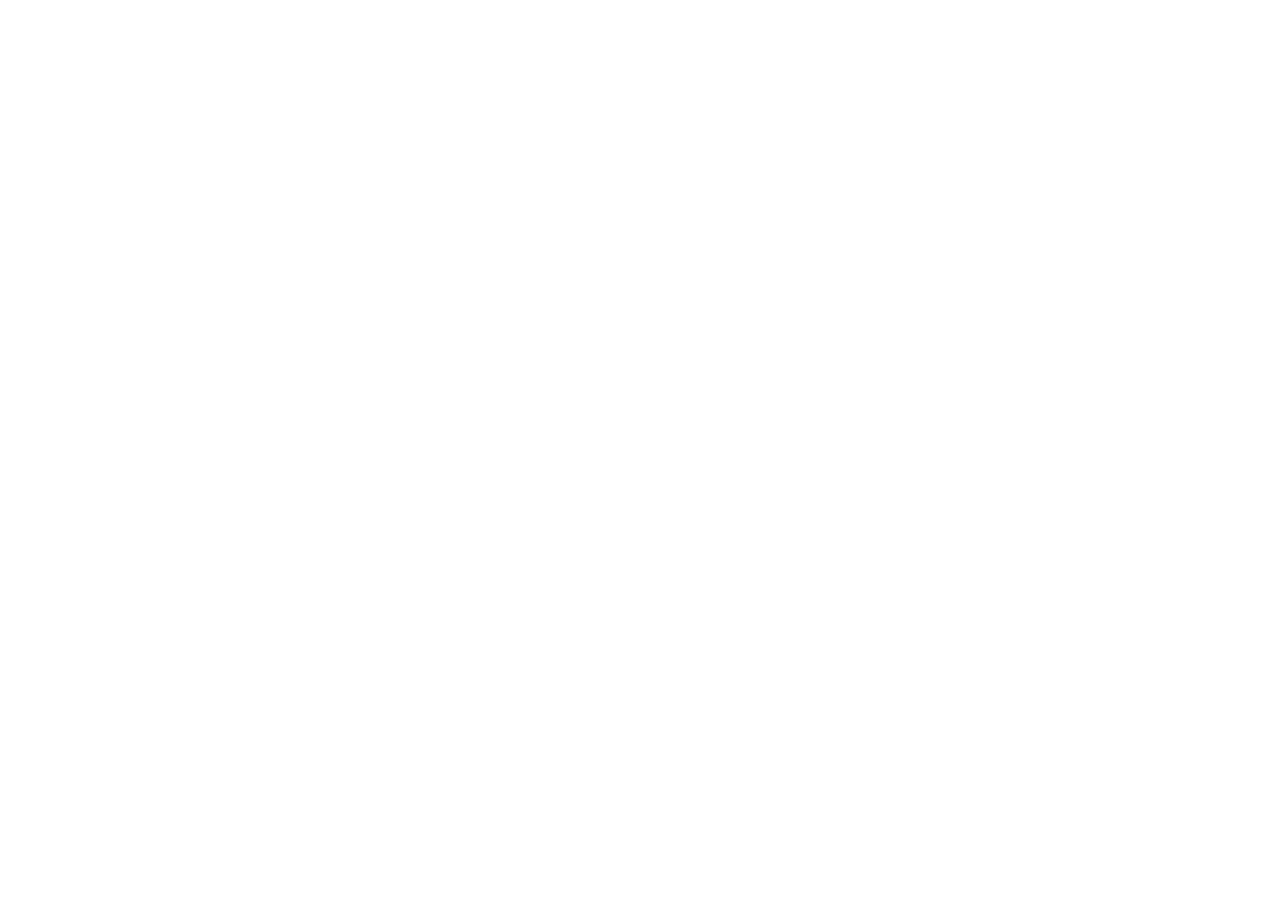
==== index.html @ 430f0c04 "first commit" ====
<!DOCTYPE html>
<html lang="en">
  <head>
    <meta charset="UTF-8" />
    <meta http-equiv="X-UA-Compatible" content="IE=edge" />
    <meta name="viewport" content="width=device-width, initial-scale=1.0" />
    <link rel="stylesheet" href="./styles/1_resets.css" />
    <link rel="stylesheet" href="./styles/2_variables.css" />
    <link rel="stylesheet" href="./styles/3_header.css" />
    <link rel="stylesheet" href="./styles/4_index.css" />
    <link rel="stylesheet" href="./styles/5_footer.css" />
    <title>Home</title>
  </head>
  <body>
    <header></header>
    <main></main>
    <footer></footer>
  </body>
</html>
---- styles/1_resets.css ----
@import url('https://fonts.googleapis.com/css2?family=Manrope:wght@200;300;400;500;600;700;800&display=swap');

* {
  margin: 0;
  padding: 0;
  box-sizing: border-box;
}

/* Normalization */

h1,
h2,
h3,
h4,
h5,
h6,
p,
a,
button,
ul,
ol,
li {
  font-family: 'Manrope', sans-serif;
}
---- styles/2_variables.css ----
:root {
  --black-color: #1e1b1b;
  --black-text-color: #232536;
  --primary-color: #ff6433;
  --secondary-color: #661ce7;
  --mint-color: #00d289;
  --steelgrey-color: #e2e6e9;
  --light-grey-color: #f2f2f2;
  --grey-color: #939191;
  --white-color: #ffffff;
  --bg-grey-color: #f8f8f8;
  --border-color: #ebebeb;
  --service-grey-color: #f5f5f5;
}
---- styles/3_header.css ----
.header-container {
  display: flex;
  width: 100%;
}

.logo h1 {
  font-size: 20px;
  font-weight: 800;
  margin-top: 20px;
}

.header-container button {
  display: flex;
  justify-content: center;
  align-items: center;
  height: 40px;
  width: 100px;
  margin-top: 15px;
  margin-left: 50px;
}

.menu__button {
  display: flex;
  justify-content: center;
  align-items: center;
  border: none;
  border-radius: 9px;
  background-color: var(--black-color);
  color: var(--white-color);
  cursor: pointer;
}

.header-container button:hover {
  opacity: 0.9;
}

.nav {
  display: flex;
}

.nav ul li {
  list-style-type: none;
}

.hidden {
  display: none;
}

.call_illustration {
  display: flex;
}

.header-left {
  display: flex;
  margin-left: 40px;
  width: 100%;
}

.line_icon {
  margin-left: 5px;
  height: 35px;
  display: flex;
  margin-top: 20px;
}

.call_icon {
  width: 30px;
  margin-left: 15px;
  margin-top: 20px;
}

.phone_number {
  display: flex;
  flex-direction: column;
  margin-top: 15px;
  margin-left: 5px;
}

.assistance {
  font-size: 12px;
  opacity: 0.7;
  margin-top: 5px;
}

.number {
  font-size: 14px;
  font-weight: 600;
}

/* desktop */

@media screen and (min-width: 1024px) {
  .header-container {
    margin: 0 auto; /* bus visada centre*/
  }

  @media screen and (min-width: 500px) {
    .header-container {
      max-width: 500px;
    }
  }

  @media screen and (min-width: 680px) {
    .header-container {
      max-width: 680px;
    }
  }

  @media screen and (min-width: 920px) {
    .header-container {
      max-width: 920px;
    }
  }

  @media screen and (min-width: 1000px) {
    .header-container {
      max-width: 1000px;
    }
  }

  .header-container {
    display: flex;
    justify-content: flex-start;
    align-items: center;
  }
  .nav button {
    display: none;
  }

  .hidden {
    display: initial;
  }

  .logo {
    display: flex;
    text-align: center;
  }

  .menu-items {
    display: flex;
    flex-direction: row;
    gap: 50px;
    justify-content: center;
    align-items: center;
    margin-top: 15px;
    margin-left: 250px;
    white-space: nowrap;
  }

  .menu-items a {
    text-decoration: none;
    color: var(--black-color);
  }

  .menu-items a:hover {
    color: var(--grey-color);
  }

  .header-left {
    margin-left: 10px;
  }

  .line_icon {
    margin-left: 15px;
    height: 35px;
    display: flex;
    margin-top: 20px;
  }

  .call_icon {
    width: 30px;
    margin-top: 20px;
  }

  .phone_number {
    display: flex;
    flex-direction: column;
    margin-top: 15px;
    margin-left: 15px;
  }
}
---- styles/5_footer.css ----
/* mobile first */

.footer_container {
  background-color: var(--black-color);
  color: var(--white-color);
  display: flex;
  flex-direction: column;
  padding: 20px;
  width: 100%;
}

.footer_logo {
  font-size: 12px;
}
.footer_container-items {
  display: flex;
  flex-direction: column;
  color: var(--white-color);
}

.footer_nav ul {
  display: flex;
  list-style: none;
  gap: 20px;
  align-items: center;
  justify-content: center;
  margin-top: 20px;
}

.footer_nav a {
  text-decoration: none;
  color: #fff;
  font-size: 16px;
  text-align: center;
}

.footer_nav a:hover {
  color: var(--grey-color);
}

.footer_container-items p {
  color: var(--grey-color);
  font-weight: 600;
  margin-top: 30px;
  text-align: center;
  margin-bottom: 40px;
}

/* desktop */

@media screen and (min-width: 1024px) {
  .footer_container {
    display: flex;
    flex-direction: row;
    justify-content: center;
    height: 100px;
  }

  .footer_logo {
    margin-top: 16px;
  }

  .footer_container-items {
    display: flex;
    flex-direction: row;
    padding: 0;
    gap: 200px;
  }

  .footer_container-items p {
    margin-top: 20px;
  }
}
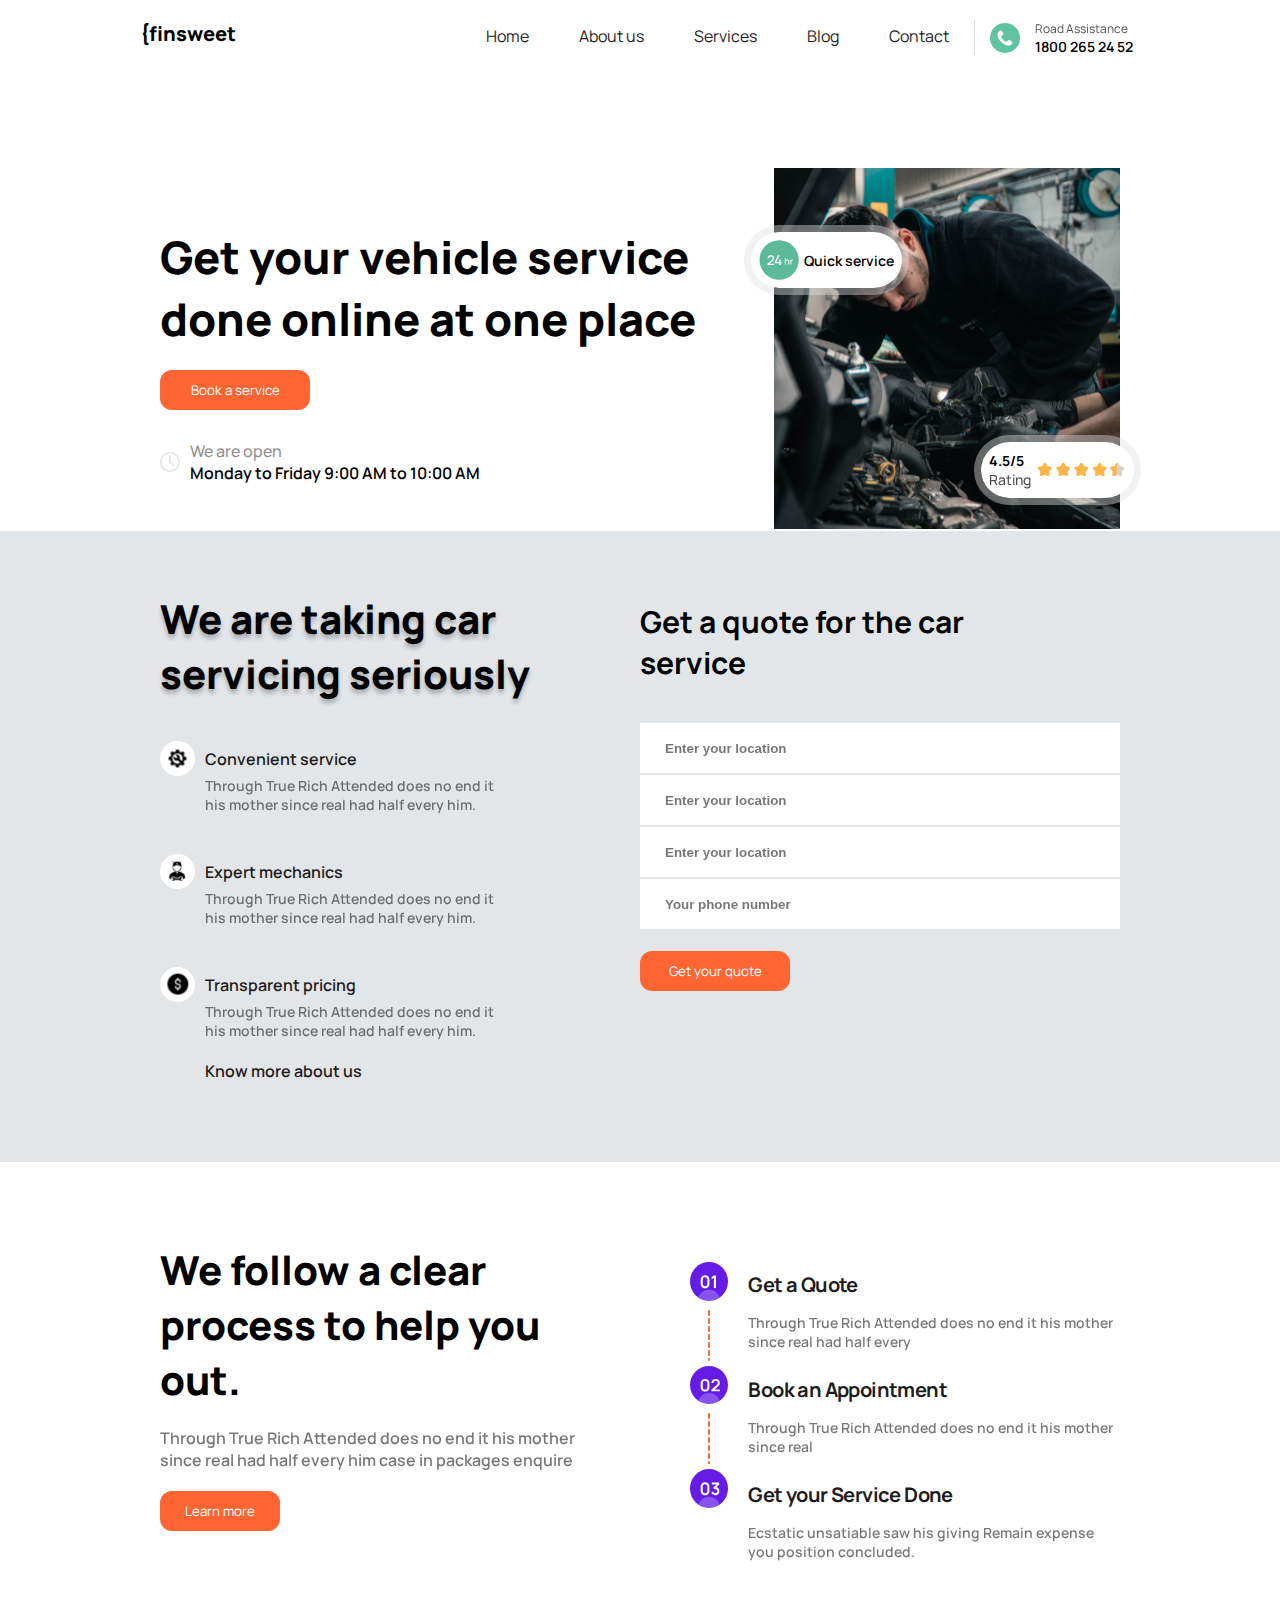
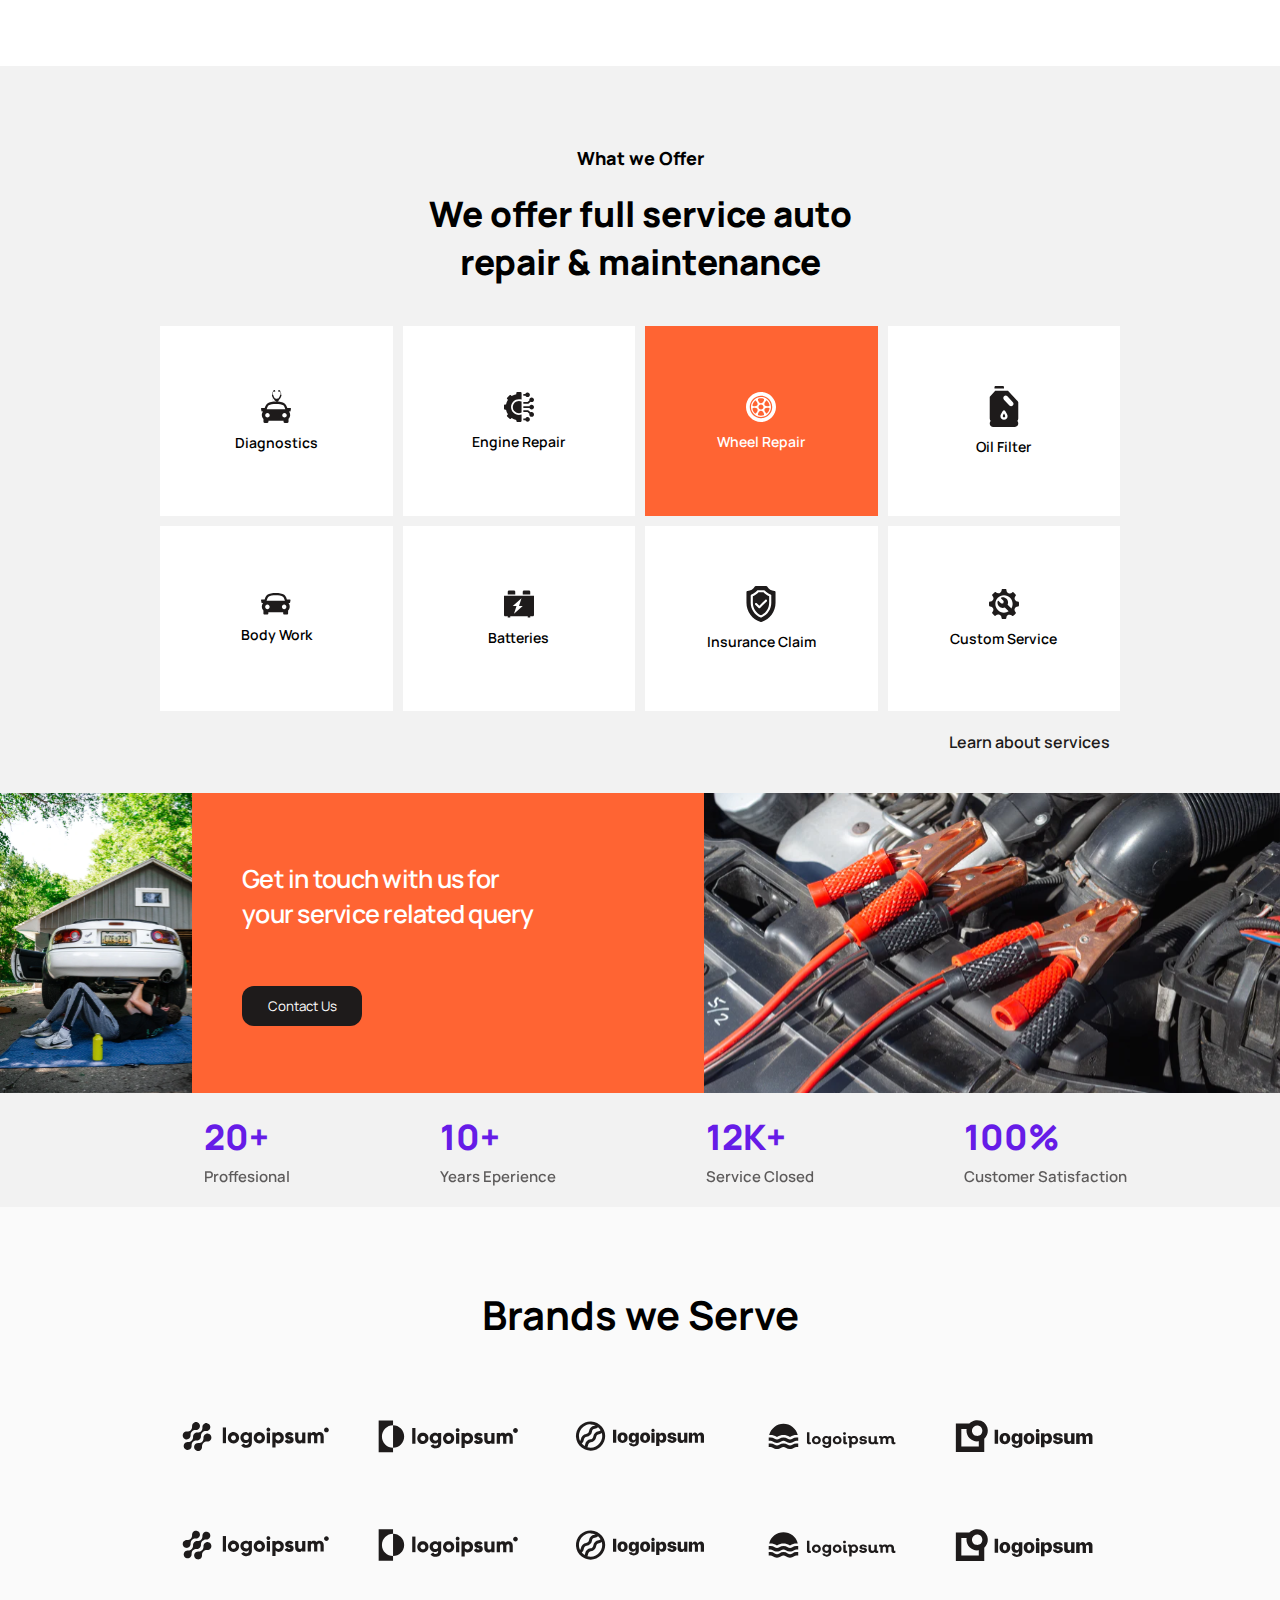
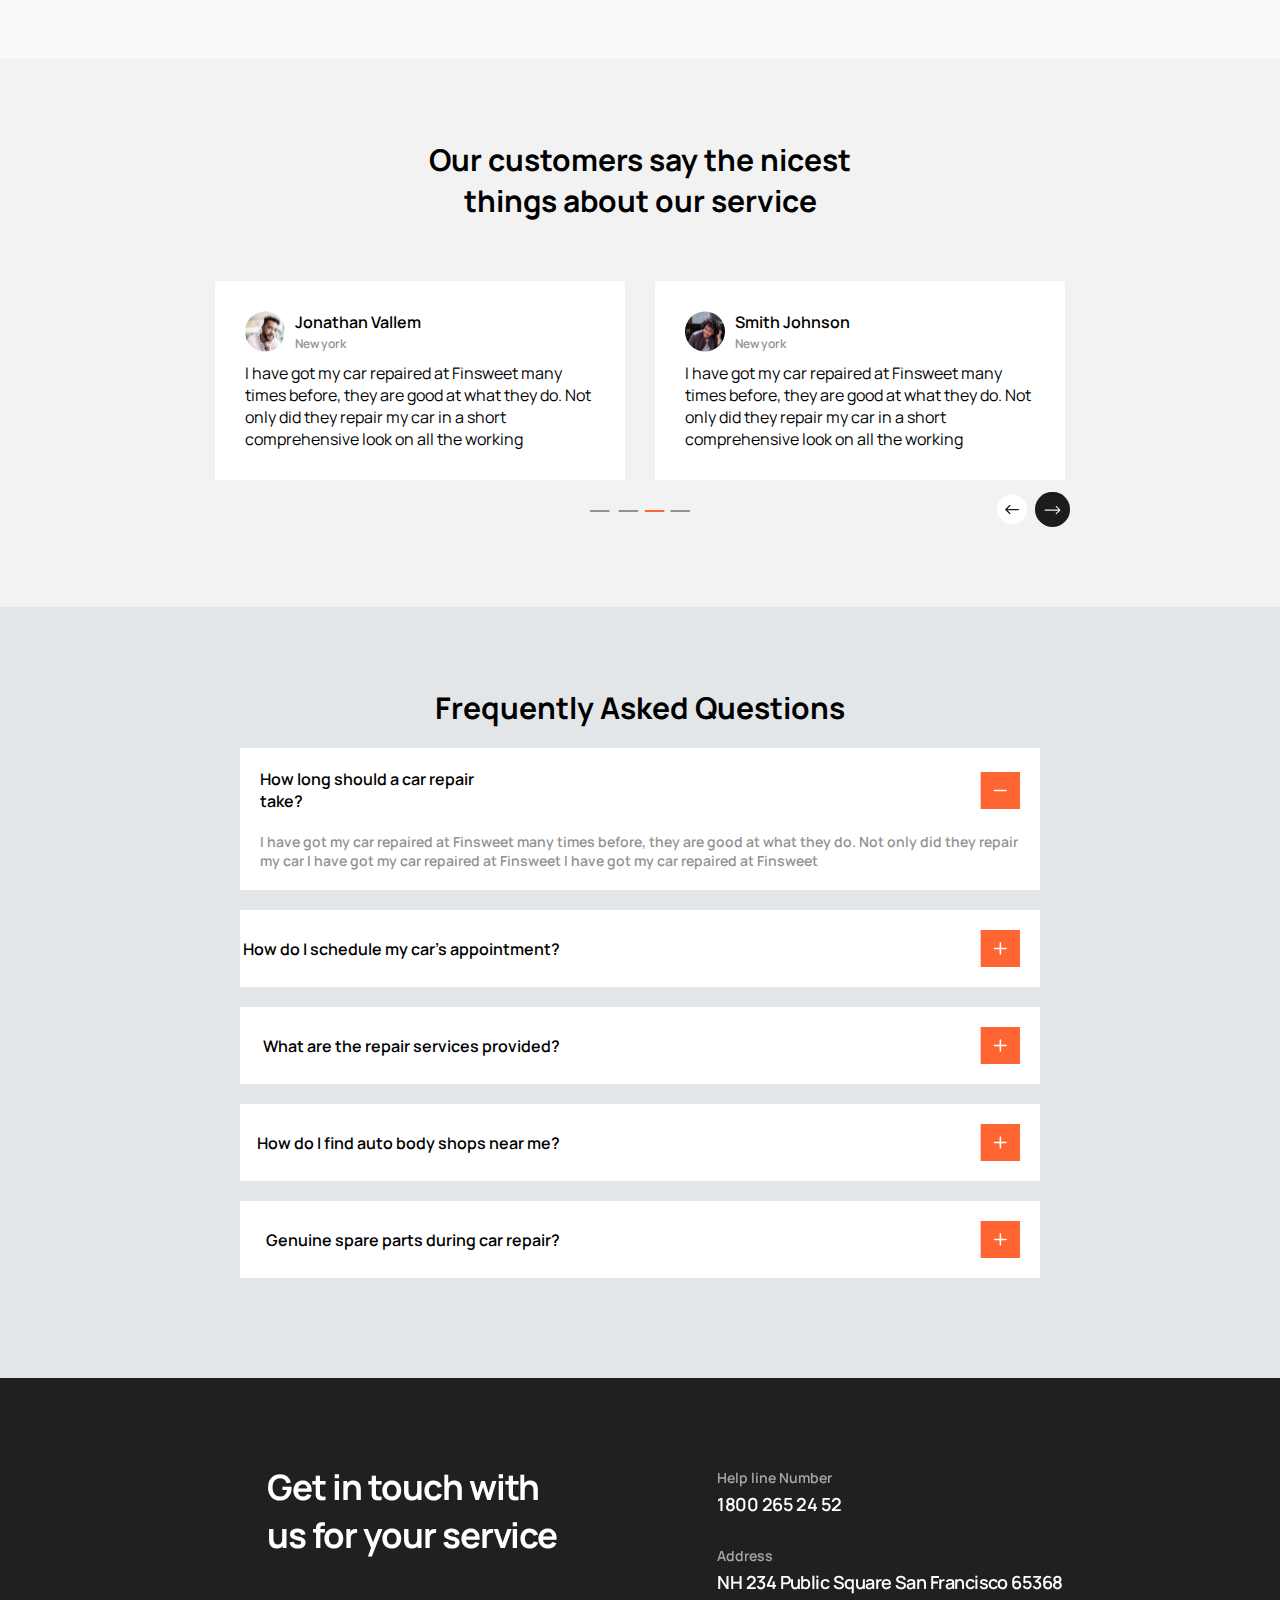
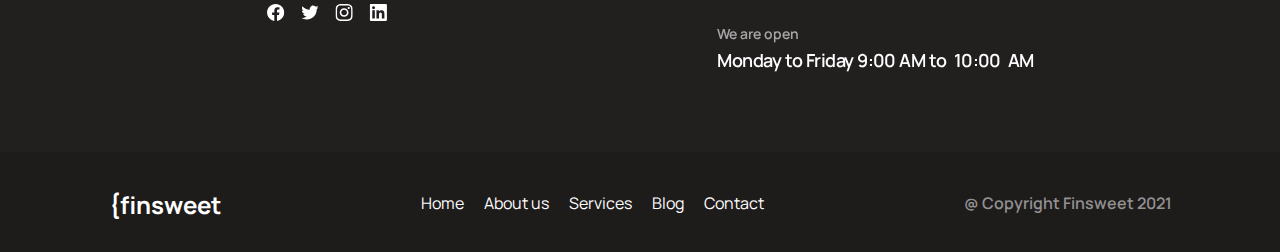
==== commit be1b26db: "created a blog and home pages" ====
--- a/index.html
+++ b/index.html
@@ -10,10 +10,402 @@
     <link rel="stylesheet" href="./styles/4_index.css" />
     <link rel="stylesheet" href="./styles/5_footer.css" />
     <title>Home</title>
+    <link
+      rel="stylesheet"
+      href="https://cdnjs.cloudflare.com/ajax/libs/font-awesome/6.3.0/css/all.min.css"
+      integrity="sha512-SzlrxWUlpfuzQ+pcUCosxcglQRNAq/DZjVsC0lE40xsADsfeQoEypE+enwcOiGjk/bSuGGKHEyjSoQ1zVisanQ=="
+      crossorigin="anonymous"
+      referrerpolicy="no-referrer"
+    />
   </head>
   <body>
-    <header></header>
-    <main></main>
-    <footer></footer>
+    <header class="header-container">
+      <div class="nav">
+        <div class="logo"><h1>{finsweet</h1></div>
+
+        <button class="menu__button">MENU</button>
+
+        <ul class="hidden menu-items">
+          <li><a href="../index.html"> Home </a></li>
+          <li><a href="./about.html"> About us </a></li>
+          <li><a href="./services.html"> Services </a></li>
+          <li><a href="./blog.html">Blog </a></li>
+          <li><a href="./contact.html"> Contact </a></li>
+        </ul>
+
+        <div class="header-left">
+          <div class="call_illustration">
+            <img
+              class="line_icon"
+              src="../assets/svg/header-line.svg"
+              alt="line"
+            />
+            <img
+              class="call_icon"
+              src="../assets/svg/call-icon.svg"
+              alt="call icon"
+            />
+          </div>
+          <div class="phone_number">
+            <p class="assistance">Road Assistance</p>
+            <p class="number">1800 265 24 52</p>
+          </div>
+        </div>
+      </div>
+    </header>
+    <main>
+      <section class="book_service container">
+        <div class="book__service-left">
+          <h1 class="headline-1">
+            Get your vehicle service done online at one place
+          </h1>
+          <button class="btn">Book a service</button>
+          <div class="open">
+            <img src="./assets/svg/clock.svg" alt="clock icon" />
+            <div class="open-text">
+              <p class="top_text">We are open</p>
+              <p class="bottom_text">Monday to Friday 9:00 AM to 10:00 AM</p>
+            </div>
+          </div>
+        </div>
+
+        <div class="book__service-right">
+          <img src="./assets/svg/home1.svg" alt="man checking car" />
+          <div class="quick-service">
+            <img src="./assets/svg/24hours.svg" alt="icon" />
+            <p>Quick service</p>
+          </div>
+          <div class="rating">
+            <div class="rating-items">
+              <p class="top-rating">4.5/5</p>
+              <p class="bottom-rating">Rating</p>
+            </div>
+            <img src="./assets/svg/stars.svg" alt="rating stars" />
+          </div>
+        </div>
+      </section>
+
+      <section class="questions">
+        <div class="questions-item container">
+          <div class="questions-left">
+            <h2 class="headline-2">We are taking car servicing seriously</h2>
+            <div class="question-left-block">
+              <div class="feature">
+                <img src="./assets/svg/covenient-home.svg" alt="icon" />
+                <p class="text-1">Convenient service</p>
+              </div>
+              <p class="body-text">
+                Through True Rich Attended does no end it his mother since real
+                had half every him.
+              </p>
+            </div>
+
+            <div class="question-left-block">
+              <div class="feature">
+                <img src="./assets/svg/expert-home.svg" alt="icon" />
+                <p class="text-1">Expert mechanics</p>
+              </div>
+              <p class="body-text">
+                Through True Rich Attended does no end it his mother since real
+                had half every him.
+              </p>
+            </div>
+
+            <div class="question-left-block">
+              <div class="feature">
+                <img src="./assets/svg/transparent-home.svg" alt="icon" />
+                <p class="text-1">Transparent pricing</p>
+              </div>
+              <p class="body-text">
+                Through True Rich Attended does no end it his mother since real
+                had half every him.
+              </p>
+            </div>
+            <a href="./pages/about.html"
+              >Know more about us <i class="fa-solid fa-arrow-right"></i
+            ></a>
+          </div>
+
+          <div class="questions-right">
+            <h3 class="form-title">Get a quote for the car service</h3>
+
+            <form>
+              <input type="location" placeholder="Enter your location" />
+              <input type="location" placeholder="Enter your location" />
+              <input type="location" placeholder="Enter your location" />
+              <input type="phone-number" placeholder="Your phone number" />
+              <button class="btn" type="submit">Get your quote</button>
+            </form>
+          </div>
+        </div>
+      </section>
+      <section class="process container">
+        <div class="process-left">
+          <h2 class="process-headline">
+            We follow a clear process to help you out.
+          </h2>
+          <p class="process-text">
+            Through True Rich Attended does no end it his mother since real had
+            half every him case in packages enquire
+          </p>
+          <button class="btn">Learn more</button>
+        </div>
+        <div class="process-right">
+          <div class="circles">
+            <img src="../assets/svg/circle1.svg" alt="" />
+            <img class="circle_line" src="../assets/svg/line.svg" alt="" />
+            <img src="../assets/svg/circle2.svg" alt="" />
+            <img class="circle_line" src="../assets/svg/line.svg" alt="" />
+            <img src="../assets/svg/circle3.svg" alt="" />
+          </div>
+          <div class="circles_text">
+            <p class="title-01">Get a Quote</p>
+            <p class="body-01">
+              Through True Rich Attended does no end it his mother since real
+              had half every
+            </p>
+
+            <p class="title-01">Book an Appointment</p>
+            <p class="body-01">
+              Through True Rich Attended does no end it his mother since real
+            </p>
+
+            <p class="title-01">Get your Service Done</p>
+            <p class="body-01">
+              Ecstatic unsatiable saw his giving Remain expense you position
+              concluded.
+            </p>
+          </div>
+        </div>
+      </section>
+
+      <section class="services">
+        <p class="title-2 container">What we Offer</p>
+        <h2 class="services_headline container">
+          We offer full service auto repair & maintenance
+        </h2>
+        <div class="services_cards container">
+          <div class="white-card">
+            <img src="./assets/svg/home-icon1.svg" alt="car icon" />
+            <p class="white-card-text">Diagnostics</p>
+          </div>
+
+          <div class="white-card">
+            <img src="./assets/svg/home-icon2.svg" alt="car icon" />
+            <p class="white-card-text">Engine Repair</p>
+          </div>
+
+          <div class="orange-card">
+            <img src="./assets/svg/home-icon3.svg" alt="car icon" />
+            <p class="orange-card-text">Wheel Repair</p>
+          </div>
+
+          <div class="white-card">
+            <img src="./assets/svg/home-icon4.svg" alt="car icon" />
+            <p class="white-card-text">Oil Filter</p>
+          </div>
+
+          <div class="white-card">
+            <img src="./assets/svg/home-icon5.svg" alt="car icon" />
+            <p class="white-card-text">Body Work</p>
+          </div>
+
+          <div class="white-card">
+            <img src="./assets/svg/home-icon6.svg" alt="car icon" />
+            <p class="white-card-text">Batteries</p>
+          </div>
+
+          <div class="white-card">
+            <img src="./assets/svg/home-icon7.svg" alt="car icon" />
+            <p class="white-card-text">Insurance Claim</p>
+          </div>
+
+          <div class="white-card">
+            <img src="./assets/svg/home-icon8.svg" alt="car icon" />
+            <p class="white-card-text">Custom Service</p>
+          </div>
+        </div>
+        <a class="container" href="./pages/services.html"
+          >Learn about services <i class="fa-solid fa-arrow-right"></i
+        ></a>
+      </section>
+      <section class="contact">
+        <div class="contact__items">
+          <div class="left-img"></div>
+          <div class="contact_text">
+            <h3>Get in touch with us for your service related query</h3>
+            <button>Contact Us</button>
+          </div>
+          <div class="right-img"></div>
+        </div>
+      </section>
+      <section class="benefits">
+        <div class="benefits-items">
+          <div class="item">
+            <h2 class="benefit-number">20+</h2>
+            <p class="benefit-text">Proffesional</p>
+          </div>
+
+          <div class="item">
+            <h2 class="benefit-number">10+</h2>
+            <p class="benefit-text">Years Eperience</p>
+          </div>
+
+          <div class="item">
+            <h2 class="benefit-number">12K+</h2>
+            <p class="benefit-text">Service Closed</p>
+          </div>
+
+          <div class="item">
+            <h2 class="benefit-number">100%</h2>
+            <p class="benefit-text">Customer Satisfaction</p>
+          </div>
+        </div>
+      </section>
+      <section class="brands">
+        <h3 class="brand-headline">Brands we Serve</h3>
+        <div class="brand_items container">
+          <img src="./assets/svg/lgipsum1.svg" alt="logo" />
+          <img src="./assets/svg/lgipsum2.svg" alt="logo" />
+          <img src="./assets/svg/lgipsum3.svg" alt="logo" />
+          <img src="./assets/svg/lgipsum4.svg" alt="logo" />
+          <img src="./assets/svg/lgipsum5.svg" alt="logo" />
+          <img src="./assets/svg/lgipsum1.svg" alt="logo" />
+          <img src="./assets/svg/lgipsum2.svg" alt="logo" />
+          <img src="./assets/svg/lgipsum3.svg" alt="logo" />
+          <img src="./assets/svg/lgipsum4.svg" alt="logo" />
+          <img src="./assets/svg/lgipsum5.svg" alt="logo" />
+        </div>
+      </section>
+      <section class="review-container">
+        <h3 class="headline-3 container">
+          Our customers say the nicest things about our service
+        </h3>
+        <div class="review__cards container">
+          <div class="review">
+            <div class="nickname">
+              <img src="./assets/svg/jonathan.svg" alt="picture" />
+              <div class="names">
+                <p class="surname">Jonathan Vallem</p>
+                <p class="city">New york</p>
+              </div>
+            </div>
+            <p class="review-text">
+              I have got my car repaired at Finsweet many times before, they are
+              good at what they do. Not only did they repair my car in a short
+              comprehensive look on all the working
+            </p>
+          </div>
+
+          <div class="review">
+            <div class="nickname">
+              <img src="./assets/svg/smith.svg" alt="picture" />
+              <div class="names">
+                <p class="surname">Smith Johnson</p>
+                <p class="city">New york</p>
+              </div>
+            </div>
+            <p class="review-text">
+              I have got my car repaired at Finsweet many times before, they are
+              good at what they do. Not only did they repair my car in a short
+              comprehensive look on all the working
+            </p>
+          </div>
+        </div>
+
+        <div class="scrolling container">
+          <div class="line_image">
+            <img
+              class="line"
+              src="./assets/svg/scroll-lines.svg"
+              alt="scroll"
+            />
+          </div>
+          <div class="scroll-arrows">
+            <img
+              class="right-arrow"
+              src="./assets/svg/left-arrow.svg"
+              alt="arrow"
+            />
+            <img
+              class="left-arrow"
+              src="./assets/svg/right-arrow.svg"
+              alt="arrow"
+            />
+          </div>
+        </div>
+      </section>
+      <section class="faq">
+        <h3 class="headline-3">Frequently Asked Questions</h3>
+        <div class="faq-container container">
+          <div class="faq_questions-first">
+            <div class="text-with-minus">
+              <p class="title-3">How long should a car repair take?</p>
+              <img src="./assets/svg/minus.svg" alt="minus" />
+            </div>
+            <p class="faq-text">
+              I have got my car repaired at Finsweet many times before, they are
+              good at what they do. Not only did they repair my car I have got
+              my car repaired at Finsweet I have got my car repaired at Finsweet
+            </p>
+          </div>
+
+          <div class="faq_questions">
+            <p class="title-3">How do I schedule my car's appointment?</p>
+            <img src="./assets/svg/plus.svg" alt="plus" />
+          </div>
+
+          <div class="faq_questions">
+            <p class="title-3">What are the repair services provided?</p>
+            <img src="./assets/svg/plus.svg" alt="plus" />
+          </div>
+
+          <div class="faq_questions">
+            <p class="title-3">How do I find auto body shops near me?</p>
+            <img src="./assets/svg/plus.svg" alt="plus" />
+          </div>
+
+          <div class="faq_questions">
+            <p class="title-3">Genuine spare parts during car repair?</p>
+            <img src="./assets/svg/plus.svg" alt="plus" />
+          </div>
+        </div>
+      </section>
+
+      <section class="contact_2">
+        <div class="contact_2-left-side">
+          <h3>Get in touch with us for your service</h3>
+          <img src="../assets/svg/social.svg" alt="ig" />
+        </div>
+
+        <div class="contact_2-right-side">
+          <p class="body-02">Help line Number</p>
+          <p class="title-02">1800 265 24 52</p>
+          <p class="body-02">Address</p>
+          <p class="title-02">NH 234 Public Square San Francisco 65368</p>
+          <p class="body-02">We are open</p>
+          <p class="title-02">Monday to Friday 9:00 AM to  10:00  AM</p>
+        </div>
+      </section>
+    </main>
+    <footer class="footer_container">
+      <div class="footer_container-items">
+        <div class="footer_logo">
+          <h1>{finsweet</h1>
+        </div>
+
+        <div class="footer_nav">
+          <ul>
+            <li><a href="../index.html"> Home </a></li>
+            <li><a href="./about.html"> About us </a></li>
+            <li><a href="./services.html"> Services </a></li>
+            <li><a href="./blog.html">Blog </a></li>
+            <li><a href="./contact.html"> Contact </a></li>
+          </ul>
+        </div>
+
+        <p>@ Copyright Finsweet 2021</p>
+      </div>
+    </footer>
   </body>
 </html>
--- a/styles/2_variables.css
+++ b/styles/2_variables.css
@@ -11,4 +11,5 @@
   --bg-grey-color: #f8f8f8;
   --border-color: #ebebeb;
   --service-grey-color: #f5f5f5;
+  --brand-bg-color: #fafafa;
 }
--- a/styles/4_index.css
+++ b/styles/4_index.css
@@ -0,0 +1,1291 @@
+/* layout */
+
+.container {
+  padding: 0 20px;
+  margin: 0 auto; /* bus visada centre*/
+}
+
+@media screen and (min-width: 500px) {
+  .container {
+    max-width: 500px;
+  }
+}
+
+@media screen and (min-width: 680px) {
+  .container {
+    max-width: 680px;
+  }
+}
+
+@media screen and (min-width: 920px) {
+  .container {
+    max-width: 920px;
+  }
+}
+
+@media screen and (min-width: 1000px) {
+  .container {
+    max-width: 1000px;
+  }
+}
+
+img {
+  width: 100%;
+}
+
+/* mobile first */
+
+/* section one */
+
+.book_service {
+  display: flex;
+  flex-direction: column;
+  margin-top: 70px;
+}
+
+.headline-1 {
+  font-size: 35px;
+  font-weight: 800;
+}
+
+.btn {
+  background-color: var(--primary-color);
+  border: none;
+  width: 150px;
+  height: 40px;
+  border-radius: 12px;
+  color: var(--white-color);
+  margin-top: 20px;
+}
+
+.btn:hover {
+  opacity: 0.8;
+}
+
+.open {
+  display: flex;
+  margin-top: 30px;
+  gap: 10px;
+}
+
+.open img {
+  width: 20px;
+}
+
+.top_text {
+  color: var(--grey-color);
+  font-weight: 500;
+}
+
+.bottom_text {
+  font-weight: 600;
+}
+
+/* section right side */
+
+.book__service-right {
+  margin-top: 40px;
+}
+
+.book__service-right img {
+  height: 500px;
+}
+
+.quick-service {
+  position: absolute;
+  display: flex;
+  align-items: center;
+  gap: 5px;
+  border: 7px solid rgba(225, 225, 225, 0.43);
+  background-clip: padding-box;
+  border-radius: 50px;
+  padding: 8px;
+  width: 200px;
+  height: 70px;
+  background-color: var(--white-color);
+  margin-top: -400px;
+  margin-left: -15px;
+  z-index: 1;
+}
+
+.quick-service img {
+  width: 40px;
+}
+
+.quick-service p {
+  font-weight: 600;
+  font-size: 14px;
+}
+
+.rating {
+  position: absolute;
+  display: flex;
+  align-items: center;
+  gap: 5px;
+  border: 7px solid rgba(225, 225, 225, 0.43);
+  background-clip: padding-box;
+  border-radius: 50px;
+  padding: 8px;
+  width: 200px;
+  height: 70px;
+  background-color: var(--white-color);
+  margin-top: -150px;
+  margin-left: 260px;
+  z-index: 1;
+}
+
+.rating img {
+  width: 90px;
+}
+
+.top-rating {
+  font-weight: 700;
+  font-size: 14px;
+}
+
+.bottom-rating {
+  opacity: 0.7;
+  font-weight: 500;
+  font-size: 14px;
+}
+
+/* section two */
+
+.questions {
+  background-color: var(--steelgrey-color);
+  padding-bottom: 80px;
+}
+
+.headline-2 {
+  font-weight: 800;
+  font-size: 35px;
+  text-shadow: 0px 4px 4px rgba(0, 0, 0, 0.25);
+  padding-top: 60px;
+}
+
+.feature {
+  margin-top: 40px;
+  display: flex;
+  align-items: center;
+  gap: 10px;
+}
+
+.feature img {
+  width: 35px;
+}
+
+.text-1 {
+  color: var(--black-color);
+  font-weight: 600;
+}
+
+.body-text {
+  color: var(--black-color);
+  opacity: 0.6;
+  font-weight: 600;
+  font-size: 14px;
+  margin-left: 45px;
+  margin-bottom: 20px;
+}
+
+.questions a {
+  text-decoration: none;
+  color: var(--black-color);
+  font-weight: 600;
+  margin-left: 45px;
+}
+
+.questions i {
+  margin-left: 10px;
+}
+
+/* right side */
+
+.form-title {
+  font-weight: 600;
+  margin-top: 40px;
+  font-size: 25px;
+}
+
+form {
+  display: flex;
+  flex-direction: column;
+  width: 100%;
+  gap: 2px;
+  margin-top: 20px;
+}
+
+form input {
+  height: 40px;
+  border: none;
+}
+
+::placeholder {
+  padding: 25px;
+  color: var(--black-color);
+  opacity: 0.6;
+  font-weight: 600;
+}
+
+/* setion three */
+
+.process {
+  padding-top: 80px;
+}
+
+.process-headline {
+  font-size: 30px;
+  font-weight: 800;
+}
+
+.process-text {
+  color: var(--black-color);
+  opacity: 0.6;
+  font-weight: 600;
+  margin-top: 20px;
+}
+
+.process button {
+  width: 120px;
+}
+
+/* right side */
+.process-right {
+  display: flex;
+  margin-top: 40px;
+}
+
+.circles {
+  width: 55px;
+}
+
+.circle_line {
+  width: 2px;
+  display: flex;
+  margin-left: 20px;
+  margin-top: 5px;
+  margin-bottom: 5px;
+}
+
+.circles_text {
+  margin-left: 20px;
+}
+
+.title-01 {
+  color: var(--black-color);
+  font-weight: 700;
+  letter-spacing: -0.03em;
+  font-size: 20px;
+  margin-top: 9px;
+}
+
+.body-01 {
+  color: var(--black-color);
+  opacity: 0.6;
+  font-weight: 600;
+  font-size: 14px;
+  margin-top: 15px;
+  margin-bottom: 25px;
+}
+
+/* section four */
+
+.services {
+  background-color: var(--light-grey-color);
+  padding-top: 80px;
+}
+
+.title-2 {
+  text-align: center;
+  font-weight: 600;
+}
+
+.services_headline {
+  text-align: center;
+  font-weight: 800;
+  font-size: 30px;
+  margin-top: 20px;
+}
+
+/* cards */
+
+.services_cards {
+  display: grid;
+  grid-template-columns: repeat(2, 1fr);
+  margin-top: 40px;
+  gap: 10px;
+  width: 100%;
+  margin-bottom: 20px;
+}
+
+.white-card {
+  background-color: var(--white-color);
+  display: flex;
+  flex-direction: column;
+  justify-content: center;
+  align-items: center;
+  width: 100%;
+  padding: 60px;
+}
+
+.white-card img {
+  width: 30px;
+}
+
+.white-card-text {
+  text-align: center;
+  white-space: nowrap;
+  font-weight: 600;
+  margin-top: 10px;
+  font-size: 14px;
+}
+
+.orange-card {
+  background-color: var(--primary-color);
+  display: flex;
+  flex-direction: column;
+  justify-content: center;
+  align-items: center;
+  width: 100%;
+  padding: 60px;
+}
+
+.orange-card img {
+  width: 30px;
+}
+
+.orange-card-text {
+  text-align: center;
+  white-space: nowrap;
+  font-weight: 600;
+  margin-top: 10px;
+  color: var(--white-color);
+  font-size: 14px;
+}
+
+.services a {
+  text-decoration: none;
+  color: var(--black-color);
+  display: flex;
+  justify-content: flex-end;
+  align-items: center;
+  padding-bottom: 40px;
+}
+
+.services a:hover {
+  opacity: 0.8;
+}
+
+.services a i {
+  margin-left: 10px;
+}
+
+/* section five */
+.contact {
+  display: flex;
+  width: 100%;
+}
+
+.contact__items {
+  display: flex;
+  width: 100%;
+}
+
+.left-img {
+  background-image: url(../assets/svg/about_us_2.svg);
+  background-repeat: no-repeat;
+  background-size: cover;
+  width: 33.3%;
+  height: 300px;
+}
+
+.contact_text {
+  display: flex;
+  flex-direction: column;
+  background-color: var(--primary-color);
+  width: 33.3%;
+  height: 300px;
+  justify-content: center;
+  align-items: flex-start;
+}
+
+.contact_text h3 {
+  color: var(--white-color);
+  font-weight: 600;
+  font-size: 20px;
+  letter-spacing: -0.03em;
+  margin: 15px;
+}
+
+.contact_text button {
+  width: 100px;
+  height: 40px;
+  border: none;
+  border-radius: 12px;
+  background-color: var(--black-color);
+  color: var(--white-color);
+  margin: 15px;
+  margin-top: 40px;
+}
+
+.contact_text button:hover {
+  opacity: 0.9;
+}
+
+.right-img {
+  background-image: url(../assets/svg/about_us_3.svg);
+  background-repeat: no-repeat;
+  background-size: cover;
+  width: 33.3%;
+  height: 300px;
+}
+
+/* section six */
+
+.benefits {
+  background-color: var(--light-grey-color);
+}
+
+.benefits-items {
+  display: grid;
+  grid-template-columns: repeat(2, 1fr);
+  margin-left: 50px;
+}
+
+.benefit-number {
+  color: var(--secondary-color);
+  font-weight: 800;
+  font-size: 35px;
+  margin-top: 20px;
+}
+
+.benefit-text {
+  font-weight: 600;
+  color: var(--black-color);
+  opacity: 0.7;
+  font-size: 15px;
+  margin-top: 5px;
+  margin-bottom: 20px;
+}
+
+/* sectoin seven */
+
+.brands {
+  background-color: var(--brand-bg-color);
+}
+
+.brand-headline {
+  font-weight: 700;
+  text-align: center;
+  padding-top: 80px;
+  font-size: 30px;
+}
+
+.brand_items {
+  display: grid;
+  grid-template-columns: repeat(2, 1fr);
+  justify-content: center;
+  align-items: center;
+  margin-left: auto;
+  margin-right: auto;
+  margin-top: 40px;
+}
+
+/* section eight */
+.review-container {
+  background: var(--light-grey-color);
+}
+
+.review__cards {
+  display: flex;
+  gap: 10px;
+}
+
+.headline-3 {
+  font-weight: 700;
+  text-align: center;
+  padding-top: 80px;
+  font-size: 25px;
+}
+
+.review {
+  background-color: var(--white-color);
+  padding: 30px;
+  margin-top: 30px;
+  width: 100%;
+}
+
+.review img {
+  width: 30px;
+}
+
+.nickname {
+  display: flex;
+  gap: 10px;
+}
+
+.surname {
+  font-weight: 600;
+  font-size: 14.5px;
+}
+
+.city {
+  color: var(--grey-color);
+  font-weight: 600;
+  font-size: 12px;
+  margin-top: 5px;
+}
+
+.review-text {
+  font-size: 14px;
+  font-size: 600;
+  margin-top: 10px;
+}
+
+.scrolling {
+  padding-bottom: 80px;
+  display: flex;
+  justify-content: center;
+  align-items: center;
+  gap: 20px;
+  margin-top: 20px;
+}
+
+.line {
+  width: 100px;
+}
+
+.right-arrow {
+  width: 30px;
+  margin-right: 8px;
+}
+
+.left-arrow {
+  width: 35px;
+}
+
+/* section nine */
+
+.faq {
+  background-color: var(--steelgrey-color);
+  padding-bottom: 80px;
+}
+
+.faq_questions-first {
+  background-color: var(--white-color);
+  margin: 20px;
+  padding: 20px;
+}
+
+.text-with-minus {
+  display: flex;
+  justify-content: flex-start;
+  align-items: center;
+  gap: 100px;
+}
+
+.faq_questions-first img,
+.faq_questions img {
+  width: 40px;
+}
+
+.title-3 {
+  font-weight: 600;
+}
+
+.faq-text {
+  color: var(--grey-color);
+  font-weight: 600;
+  font-size: 14px;
+  margin-top: 20px;
+}
+
+.faq_questions {
+  display: flex;
+  background-color: var(--white-color);
+  margin: 20px;
+  padding: 20px;
+  justify-content: flex-start;
+  align-items: center;
+  gap: 80px;
+}
+
+/* section ten */
+
+.contact_2 {
+  background-color: var(--black-color);
+  opacity: 0.98;
+  color: var(--white-color);
+  padding-bottom: 50px;
+}
+
+.contact_2-left-side h3 {
+  padding-top: 50px;
+  font-weight: 700;
+  font-size: 30px;
+  width: 300px;
+  letter-spacing: -0.03em;
+  margin-left: 50px;
+}
+
+.contact_2-left-side img {
+  width: 120px;
+  margin-left: 50px;
+  margin-top: 15px;
+}
+
+.contact_2-right-side {
+  margin-left: 50px;
+  margin-top: 30px;
+}
+
+.body-02 {
+  font-size: 14px;
+  opacity: 0.6;
+  font-weight: 600;
+}
+
+.title-02 {
+  margin-top: 5px;
+  margin-bottom: 30px;
+  font-size: 18px;
+  font-weight: 600;
+  letter-spacing: -0.03em;
+}
+
+/* tablet */
+
+/* desktop */
+
+@media screen and (min-width: 1024px) {
+  .book_service {
+    display: flex;
+    flex-direction: row;
+    margin-top: 70px;
+  }
+
+  .headline-1 {
+    margin-top: 100px;
+    font-size: 45px;
+    font-weight: 800;
+  }
+
+  .btn {
+    background-color: var(--primary-color);
+    border: none;
+    width: 150px;
+    height: 40px;
+    border-radius: 12px;
+    color: var(--white-color);
+    margin-top: 20px;
+  }
+
+  .btn:hover {
+    opacity: 0.8;
+  }
+
+  .open {
+    display: flex;
+    margin-top: 30px;
+    gap: 10px;
+  }
+
+  .open img {
+    width: 20px;
+  }
+
+  .top_text {
+    color: var(--grey-color);
+    font-weight: 500;
+  }
+
+  .bottom_text {
+    font-weight: 600;
+  }
+
+  /* section right side */
+
+  .book__service-right img {
+    height: 100%;
+  }
+
+  .quick-service {
+    position: absolute;
+    display: flex;
+    align-items: center;
+    gap: 5px;
+    border: 7px solid rgba(225, 225, 225, 0.43);
+    background-clip: padding-box;
+    border-radius: 50px;
+    padding: 8px;
+    width: max-content;
+    background-color: var(--white-color);
+    margin-top: -310px;
+    margin-left: -30px;
+    z-index: 1;
+  }
+
+  .quick-service img {
+    width: 40px;
+  }
+
+  .quick-service p {
+    font-weight: 600;
+    font-size: 14px;
+  }
+
+  .rating {
+    position: absolute;
+    display: flex;
+    align-items: center;
+    gap: 5px;
+    border: 7px solid rgba(225, 225, 225, 0.43);
+    background-clip: padding-box;
+    border-radius: 50px;
+    padding: 8px;
+    width: max-content;
+    background-color: var(--white-color);
+    margin-top: -100px;
+    margin-left: 200px;
+    z-index: 1;
+  }
+
+  .rating img {
+    width: 90px;
+  }
+
+  .top-rating {
+    font-weight: 700;
+    font-size: 14px;
+  }
+
+  .bottom-rating {
+    opacity: 0.7;
+    font-weight: 500;
+    font-size: 14px;
+  }
+
+  /* section two */
+
+  .questions {
+    background-color: var(--steelgrey-color);
+    display: flex;
+    flex-direction: row;
+    width: 100%;
+    padding-bottom: 80px;
+  }
+
+  .questions-item {
+    display: flex;
+    gap: 80px;
+  }
+
+  .headline-2 {
+    font-weight: 800;
+    font-size: 40px;
+    text-shadow: 0px 4px 4px rgba(0, 0, 0, 0.25);
+    padding-top: 60px;
+    width: 400px;
+  }
+
+  .feature {
+    margin-top: 40px;
+    display: flex;
+    align-items: center;
+    gap: 10px;
+  }
+
+  .feature img {
+    width: 35px;
+  }
+
+  .text-1 {
+    color: var(--black-color);
+    font-weight: 600;
+  }
+
+  .body-text {
+    color: var(--black-color);
+    opacity: 0.6;
+    font-weight: 600;
+    font-size: 14px;
+    margin-left: 45px;
+    margin-bottom: 20px;
+    width: 300px;
+  }
+
+  .questions a {
+    text-decoration: none;
+    color: var(--black-color);
+    font-weight: 600;
+    margin-left: 45px;
+  }
+
+  .questions i {
+    margin-left: 10px;
+  }
+
+  /* right side */
+
+  .form-title {
+    font-weight: 700;
+    width: 400px;
+    margin-top: 70px;
+    font-size: 30px;
+  }
+
+  form {
+    display: flex;
+    flex-direction: column;
+    width: 100%;
+    gap: 2px;
+    margin-top: 40px;
+  }
+
+  form input {
+    width: 480px;
+    height: 50px;
+    border: none;
+  }
+
+  ::placeholder {
+    padding: 25px;
+    color: var(--black-color);
+    opacity: 0.6;
+    font-weight: 600;
+  }
+
+  /* section three */
+
+  .process {
+    display: flex;
+    gap: 80px;
+    padding-bottom: 80px;
+  }
+
+  .process-headline {
+    font-size: 40px;
+    font-weight: 800;
+    width: 400px;
+  }
+
+  .process-text {
+    color: var(--black-color);
+    opacity: 0.6;
+    font-weight: 600;
+    margin-top: 20px;
+    width: 450px;
+  }
+
+  .process button {
+    width: 120px;
+  }
+
+  /* right side */
+  .process-right {
+    display: flex;
+    margin-top: 20px;
+  }
+
+  .circles {
+    width: 55px;
+  }
+
+  .circle_line {
+    width: 2px;
+    display: flex;
+    margin-left: 18px;
+    margin-top: 5px;
+    margin-bottom: 5px;
+  }
+
+  .circles_text {
+    margin-left: 20px;
+  }
+
+  .title-01 {
+    color: var(--black-color);
+    font-weight: 700;
+    letter-spacing: -0.03em;
+    font-size: 20px;
+    margin-top: 9px;
+  }
+
+  .body-01 {
+    color: var(--black-color);
+    opacity: 0.6;
+    font-weight: 600;
+    font-size: 14px;
+    margin-top: 15px;
+    margin-bottom: 25px;
+  }
+
+  /* section four */
+
+  .services {
+    background-color: var(--light-grey-color);
+    padding-top: 80px;
+  }
+
+  .title-2 {
+    text-align: center;
+    font-weight: 800;
+    font-size: 18px;
+  }
+
+  .services_headline {
+    text-align: center;
+    font-weight: 800;
+    font-size: 35px;
+    width: 500px;
+    margin-top: 20px;
+  }
+
+  /* cards */
+
+  .services_cards {
+    display: grid;
+    grid-template-columns: repeat(4, 1fr);
+    margin-top: 40px;
+    gap: 10px;
+    width: 100%;
+    margin-bottom: 20px;
+  }
+
+  .white-card {
+    background-color: var(--white-color);
+    display: flex;
+    flex-direction: column;
+    justify-content: center;
+    align-items: center;
+    width: 100%;
+    padding: 60px;
+  }
+
+  .white-card img {
+    width: 30px;
+  }
+
+  .white-card-text {
+    text-align: center;
+    white-space: nowrap;
+    font-weight: 600;
+    margin-top: 10px;
+    font-size: 14px;
+  }
+
+  .orange-card {
+    background-color: var(--primary-color);
+    display: flex;
+    flex-direction: column;
+    justify-content: center;
+    align-items: center;
+    width: 100%;
+    padding: 60px;
+  }
+
+  .orange-card img {
+    width: 30px;
+  }
+
+  .orange-card-text {
+    text-align: center;
+    white-space: nowrap;
+    font-weight: 600;
+    margin-top: 10px;
+    color: var(--white-color);
+    font-size: 14px;
+  }
+
+  .services a {
+    text-decoration: none;
+    color: var(--black-color);
+    display: flex;
+    justify-content: flex-end;
+    align-items: center;
+    padding-bottom: 40px;
+    font-weight: 600;
+  }
+
+  .services a:hover {
+    opacity: 0.8;
+  }
+
+  .services a i {
+    margin-left: 10px;
+  }
+
+  /* section five */
+  .contact {
+    display: flex;
+    width: 100%;
+  }
+
+  .contact__items {
+    display: flex;
+    width: 100%;
+  }
+
+  .left-img {
+    background-image: url(../assets/svg/about_us_2.svg);
+    background-repeat: no-repeat;
+    background-size: cover;
+    width: 15%;
+    height: 300px;
+  }
+
+  .contact_text {
+    display: flex;
+    flex-direction: column;
+    background-color: var(--primary-color);
+    width: 40%;
+    height: 300px;
+    justify-content: center;
+    align-items: flex-start;
+  }
+
+  .contact_text h3 {
+    color: var(--white-color);
+    font-weight: 600;
+    font-size: 25px;
+    width: 300px;
+    letter-spacing: -0.03em;
+    margin-left: 50px;
+  }
+
+  .contact_text button {
+    width: 120px;
+    height: 40px;
+    border: none;
+    border-radius: 12px;
+    background-color: var(--black-color);
+    color: var(--white-color);
+    margin-left: 50px;
+    margin-top: 40px;
+  }
+
+  .contact_text button:hover {
+    opacity: 0.9;
+  }
+
+  .right-img {
+    background-image: url(../assets/svg/about_us_3.svg);
+    background-repeat: no-repeat;
+    background-size: cover;
+    width: 45%;
+    height: 300px;
+  }
+
+  /* section six */
+
+  .benefits {
+    background-color: var(--light-grey-color);
+  }
+
+  .benefits-items {
+    display: flex;
+    justify-content: center;
+    gap: 150px;
+    align-items: center;
+  }
+
+  .benefit-number {
+    color: var(--secondary-color);
+    font-weight: 800;
+    font-size: 35px;
+    margin-top: 20px;
+  }
+
+  .benefit-text {
+    font-weight: 600;
+    color: var(--black-color);
+    opacity: 0.7;
+    font-size: 15px;
+    margin-top: 5px;
+    margin-bottom: 20px;
+  }
+
+  /* section seven */
+
+  .brands {
+    background-color: var(--brand-bg-color);
+  }
+
+  .brand-headline {
+    font-weight: 700;
+    text-align: center;
+    padding-top: 80px;
+    font-size: 40px;
+  }
+
+  .brand_items {
+    display: grid;
+    grid-template-columns: repeat(5, 1fr);
+    margin-top: 40px;
+    padding-bottom: 60px;
+  }
+
+  /* section eight */
+  .review-container {
+    background: var(--light-grey-color);
+  }
+
+  .review__cards {
+    display: flex;
+    gap: 30px;
+    width: 600px;
+    justify-content: center;
+  }
+
+  .headline-3 {
+    font-weight: 700;
+    padding-top: 80px;
+    font-size: 30px;
+    width: 500px;
+    align-items: center;
+    text-align: center;
+  }
+
+  .review {
+    background-color: var(--white-color);
+    padding: 30px;
+    margin-top: 60px;
+    width: 100%;
+  }
+
+  .review img {
+    width: 40px;
+  }
+
+  .nickname {
+    display: flex;
+    gap: 10px;
+  }
+
+  .surname {
+    font-weight: 600;
+    font-size: 16px;
+  }
+
+  .city {
+    color: var(--grey-color);
+    font-weight: 600;
+    font-size: 12px;
+    margin-top: 2px;
+  }
+
+  .review-text {
+    font-size: 16px;
+    font-size: 600;
+    margin-top: 10px;
+    width: 350px;
+  }
+
+  .scrolling {
+    padding-bottom: 80px;
+    display: block;
+    gap: 20px;
+    margin-top: 20px;
+  }
+
+  .line_image {
+    display: flex;
+    justify-content: center;
+  }
+
+  .scroll-arrows {
+    justify-content: flex-end;
+    display: flex;
+    margin-top: -20px;
+    margin-right: 50px;
+  }
+
+  .line {
+    width: 100px;
+    margin-top: 10px;
+  }
+
+  .right-arrow {
+    width: 30px;
+    margin-right: 8px;
+  }
+
+  .left-arrow {
+    width: 35px;
+  }
+
+  /* section nine */
+
+  .faq {
+    background-color: var(--steelgrey-color);
+    padding-bottom: 80px;
+    display: flex;
+    flex-direction: column;
+    justify-content: center;
+    align-items: center;
+  }
+
+  .faq_questions-first {
+    background-color: var(--white-color);
+    margin: 20px;
+    padding: 20px;
+    width: 800px;
+  }
+
+  .text-with-minus {
+    display: flex;
+    justify-content: flex-end;
+    align-items: center;
+    gap: 470px;
+  }
+
+  .faq_questions-first img,
+  .faq_questions img {
+    width: 40px;
+    justify-content: flex-end;
+  }
+
+  .title-3 {
+    font-weight: 600;
+  }
+
+  .faq-text {
+    color: var(--grey-color);
+    font-weight: 600;
+    font-size: 14px;
+    margin-top: 20px;
+  }
+
+  .faq_questions {
+    display: flex;
+    background-color: var(--white-color);
+    margin: 20px;
+    padding: 20px;
+    justify-content: flex-end;
+    align-items: center;
+    gap: 420px;
+    width: 800px;
+    white-space: nowrap;
+  }
+
+  /* section ten */
+  .contact_2 {
+    display: flex;
+    justify-content: center;
+    width: 100%;
+  }
+
+  .contact_2-left-side {
+    margin-top: 35px;
+    margin-right: 100px;
+  }
+
+  .contact_2-left-side h3 {
+    font-size: 35px;
+    margin-bottom: 30px;
+  }
+
+  .contact_2-right-side {
+    margin-top: 90px;
+  }
+}
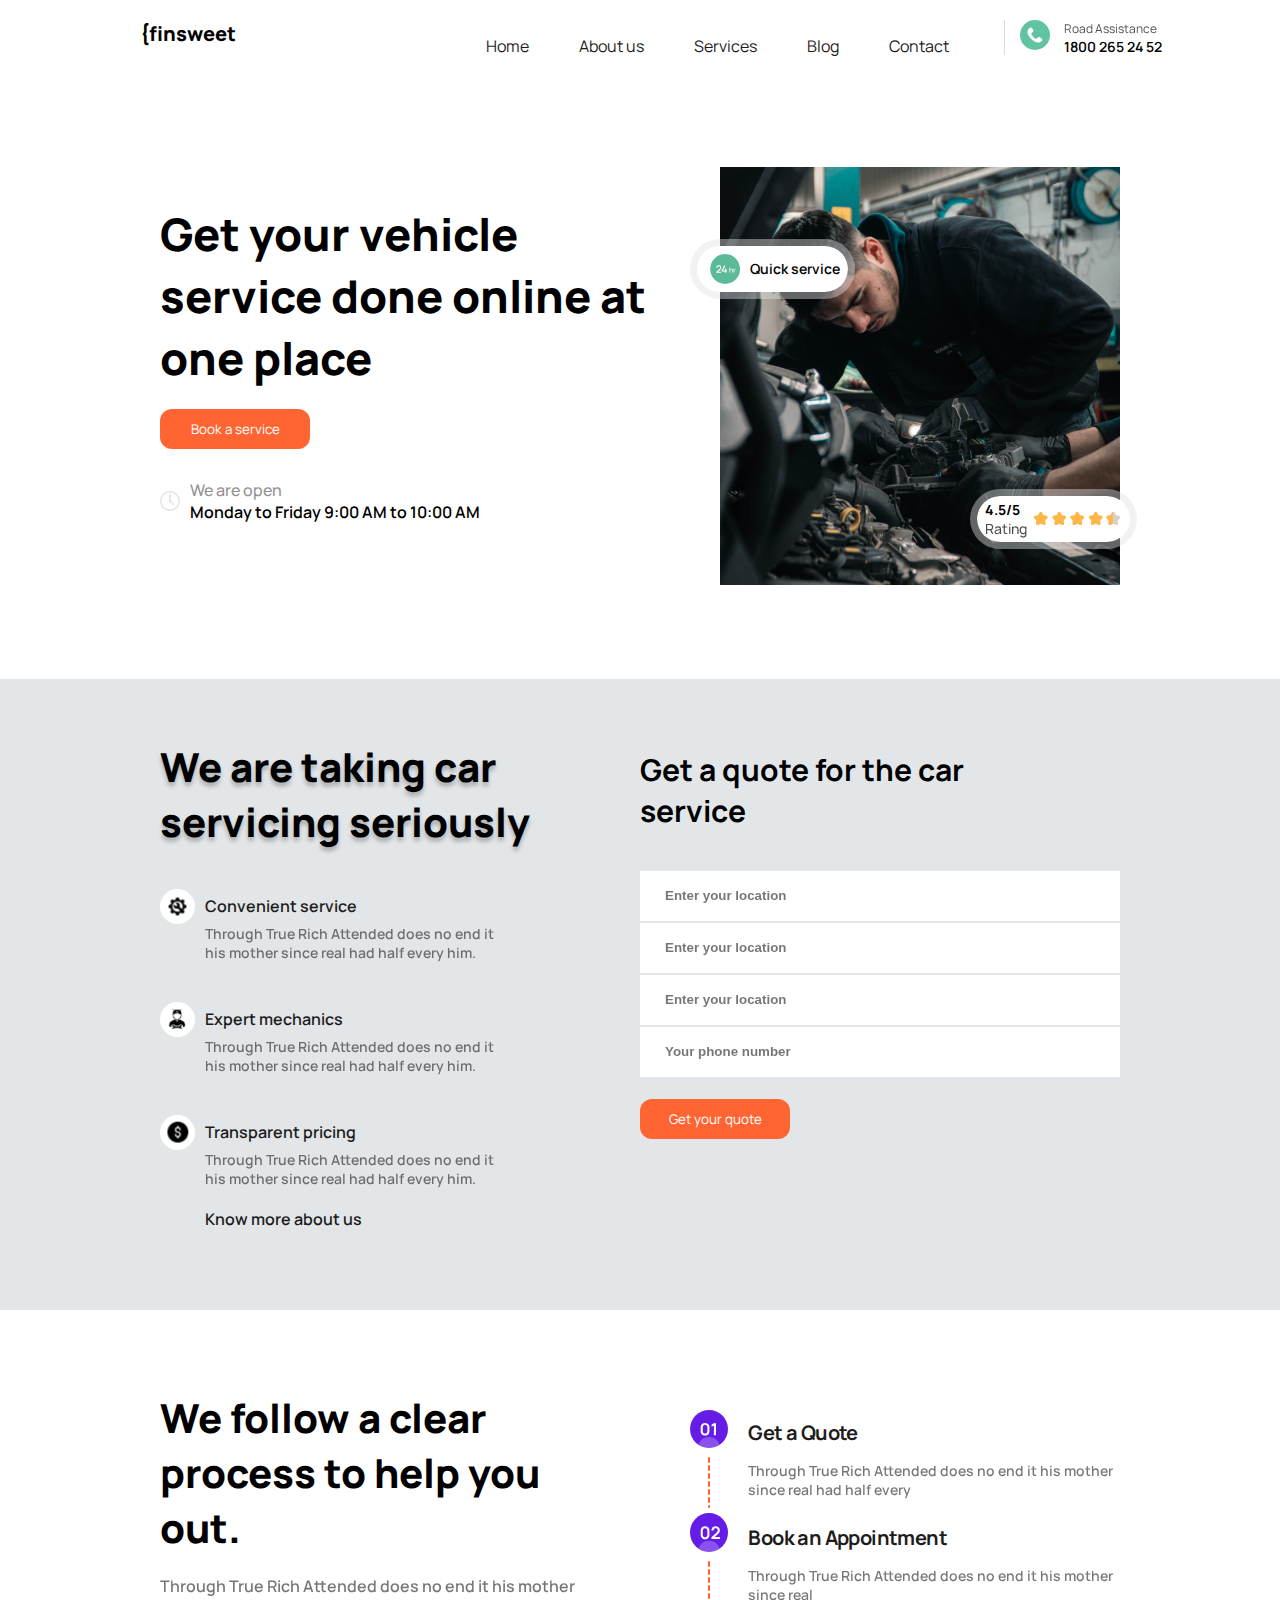
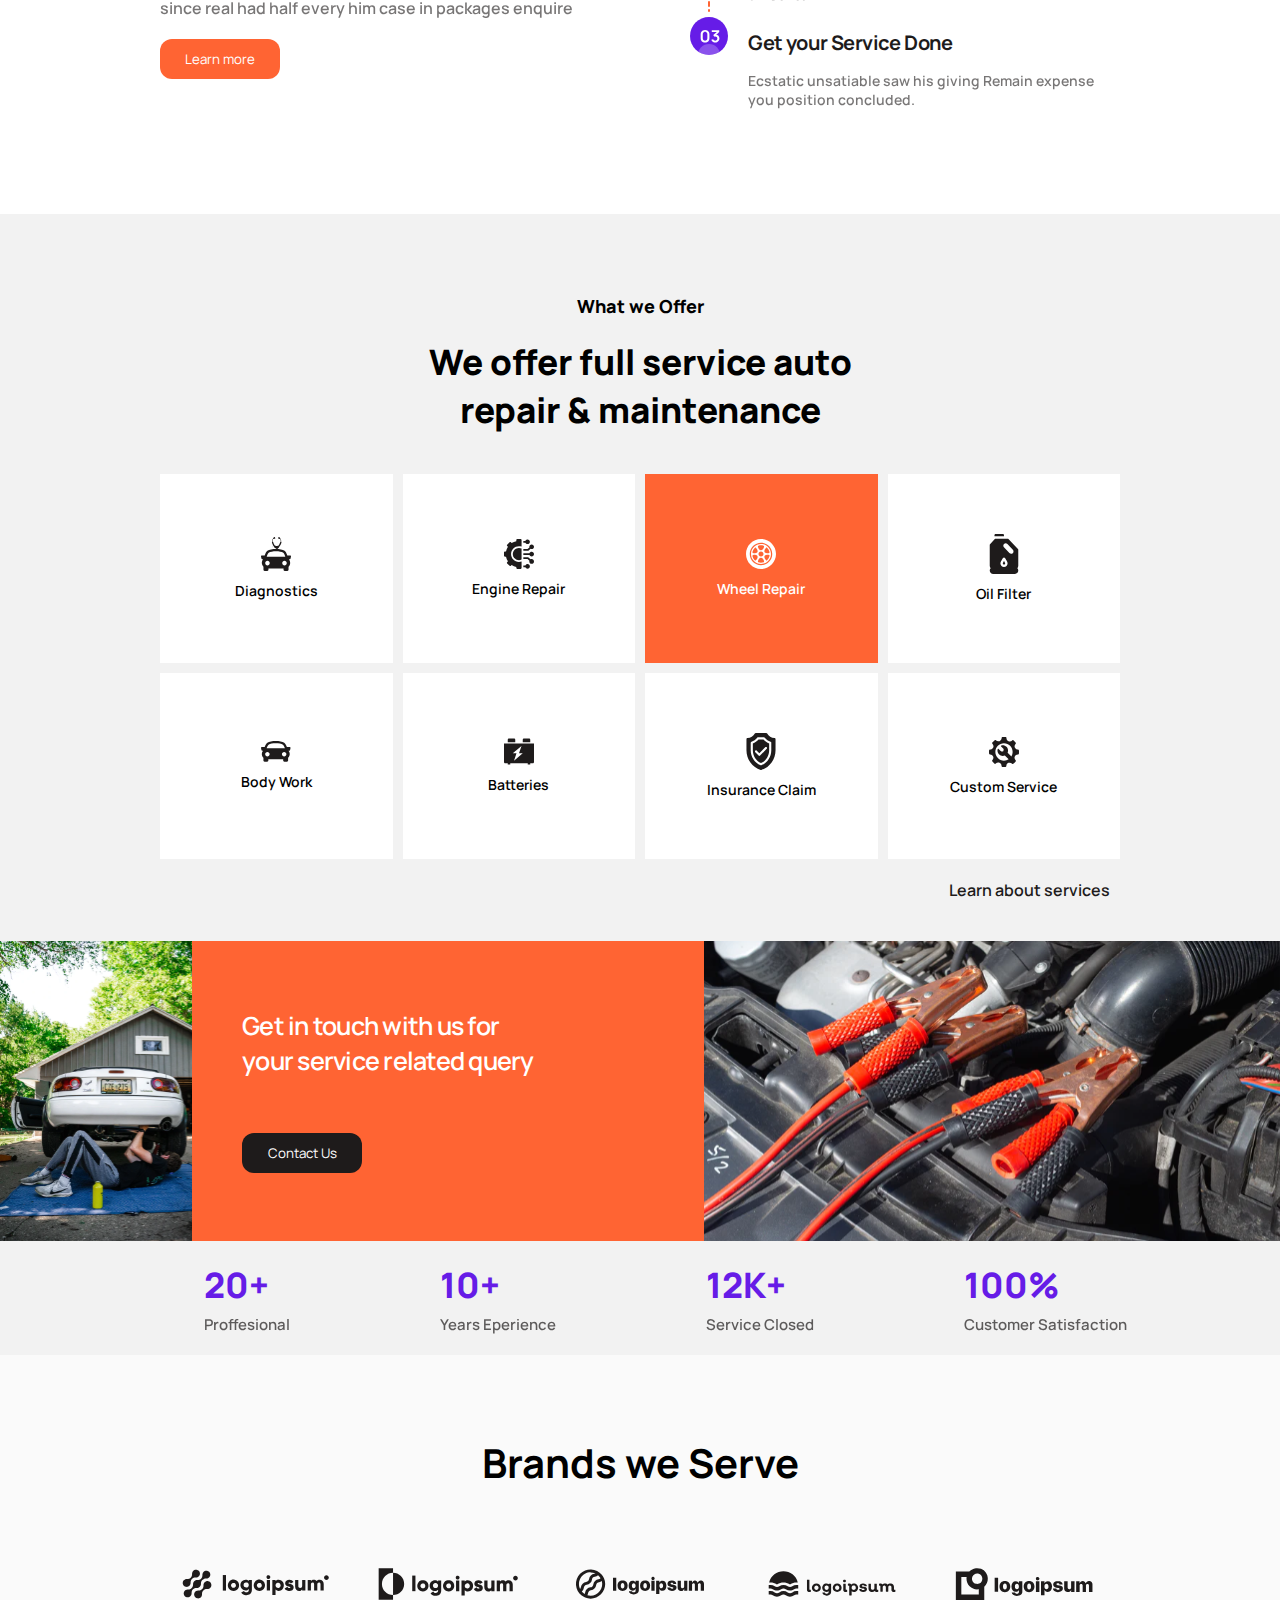
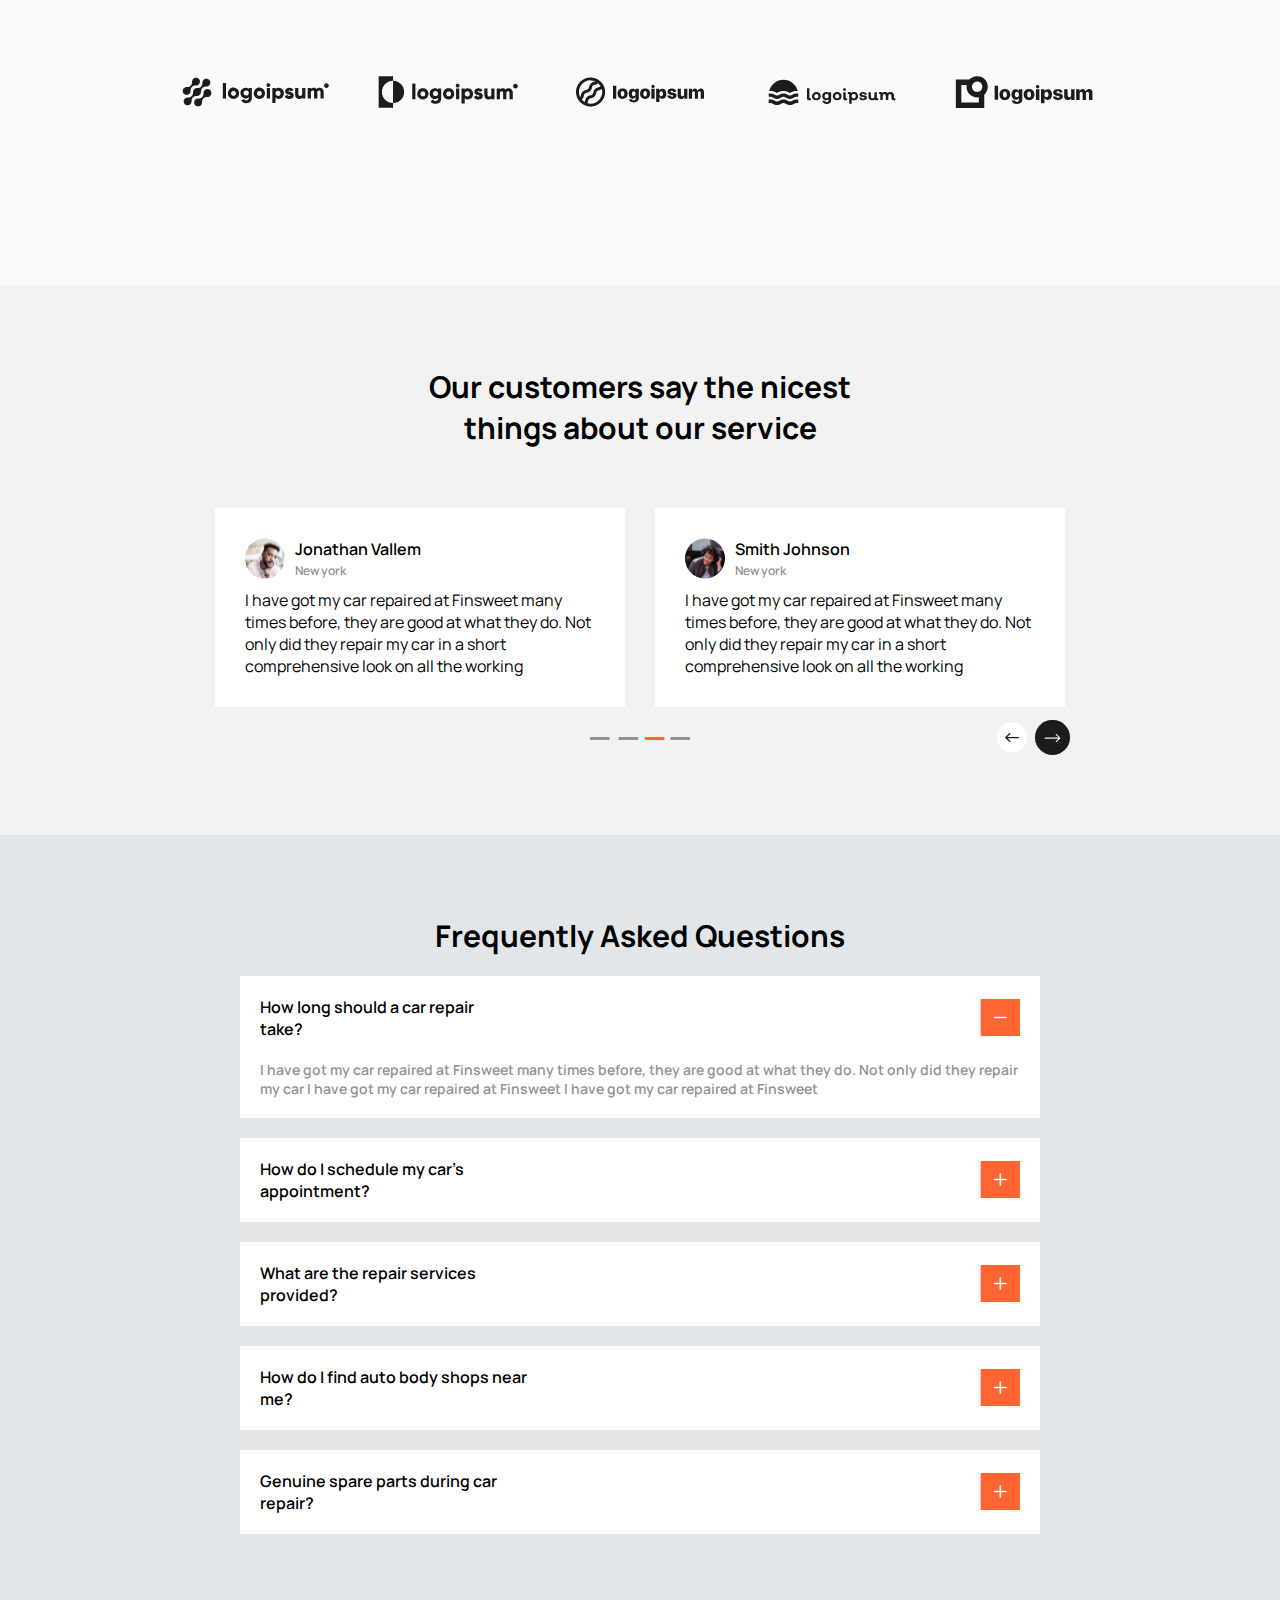
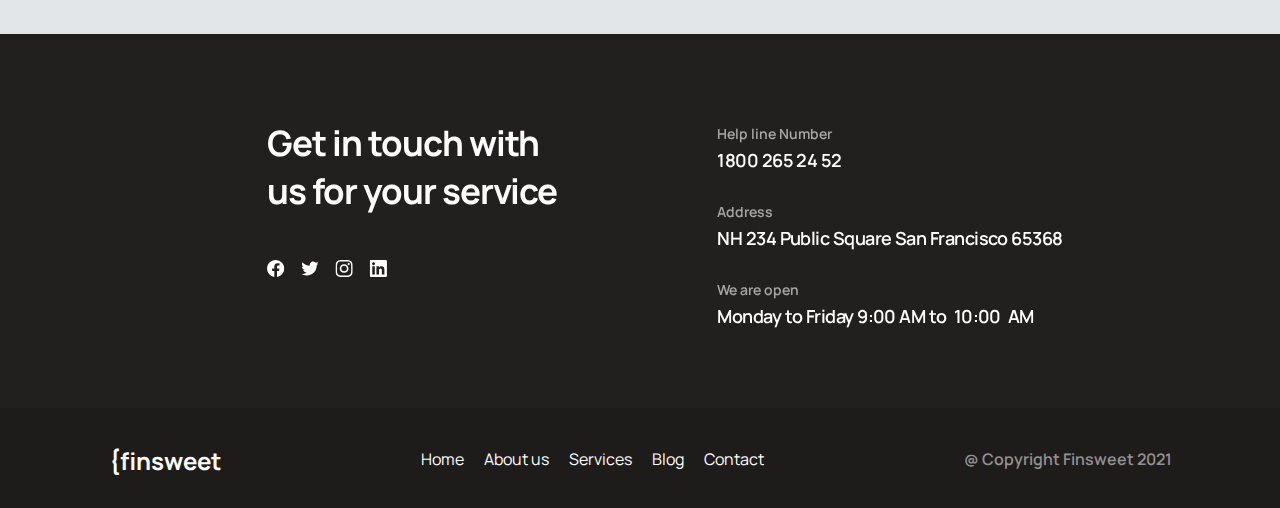
==== commit 4c689578: "was created tablet version and monile header with JavaScript." ====
--- a/index.html
+++ b/index.html
@@ -9,6 +9,7 @@
     <link rel="stylesheet" href="./styles/3_header.css" />
     <link rel="stylesheet" href="./styles/4_index.css" />
     <link rel="stylesheet" href="./styles/5_footer.css" />
+    <script src="../scripts/header.js" defer></script>
     <title>Home</title>
     <link
       rel="stylesheet"
@@ -22,15 +23,22 @@
     <header class="header-container">
       <div class="nav">
         <div class="logo"><h1>{finsweet</h1></div>
-
-        <button class="menu__button">MENU</button>
+        <div class="toggler"><i class="fa-solid fa-bars"></i></div>
 
         <ul class="hidden menu-items">
-          <li><a href="../index.html"> Home </a></li>
-          <li><a href="./about.html"> About us </a></li>
-          <li><a href="./services.html"> Services </a></li>
-          <li><a href="./blog.html">Blog </a></li>
-          <li><a href="./contact.html"> Contact </a></li>
+          <li class="navigation__item"><a href="./index.html"> Home </a></li>
+          <li class="navigation__item">
+            <a href="./pages/about.html"> About us </a>
+          </li>
+          <li class="navigation__item">
+            <a href="./pages/services.html"> Services </a>
+          </li>
+          <li class="navigation__item">
+            <a href="./pages/blog.html">Blog </a>
+          </li>
+          <li class="navigation__item">
+            <a href="./pages/contact.html"> Contact </a>
+          </li>
         </ul>
 
         <div class="header-left">
--- a/styles/3_header.css
+++ b/styles/3_header.css
@@ -1,6 +1,8 @@
 .header-container {
   display: flex;
   width: 100%;
+  margin: 0 auto; /* bus visada centre*/
+  padding: 10px;
 }
 
 .logo h1 {
@@ -19,18 +21,20 @@
   margin-left: 50px;
 }
 
-.menu__button {
+.toggler {
   display: flex;
   justify-content: center;
   align-items: center;
   border: none;
-  border-radius: 9px;
-  background-color: var(--black-color);
-  color: var(--white-color);
+  margin-top: 20px;
+  margin-left: 70px;
   cursor: pointer;
-}
-
-.header-container button:hover {
+  font-size: 28px;
+  padding-bottom: 40px;
+  color: var(--black-color);
+}
+
+.toggler:hover {
   opacity: 0.9;
 }
 
@@ -42,18 +46,39 @@
   list-style-type: none;
 }
 
+.menu-items {
+  display: flex;
+  flex-direction: column;
+  padding-top: 20px;
+  gap: 5px;
+}
+
+.menu-items a {
+  text-decoration: none;
+  color: var(--black-color);
+  white-space: nowrap;
+  display: flex;
+  margin-left: 30px;
+}
+
+.menu-items a:hover {
+  opacity: 0.8;
+}
+
 .hidden {
   display: none;
 }
 
 .call_illustration {
   display: flex;
+  margin-left: 30px;
 }
 
 .header-left {
   display: flex;
-  margin-left: 40px;
   width: 100%;
+  height: 50px;
+  white-space: nowrap;
 }
 
 .line_icon {
@@ -67,6 +92,7 @@
   width: 30px;
   margin-left: 15px;
   margin-top: 20px;
+  display: flex;
 }
 
 .phone_number {
@@ -87,11 +113,107 @@
   font-weight: 600;
 }
 
+/* tablet */
+
+@media screen and (min-width: 768px) {
+  .header-container {
+    margin: 0 auto; /* bus visada centre*/
+  }
+
+  @media screen and (min-width: 500px) {
+    .header-container {
+      max-width: 500px;
+    }
+  }
+
+  @media screen and (min-width: 680px) {
+    .header-container {
+      max-width: 680px;
+    }
+  }
+
+  @media screen and (min-width: 920px) {
+    .header-container {
+      max-width: 920px;
+    }
+  }
+
+  @media screen and (min-width: 1000px) {
+    .header-container {
+      max-width: 1000px;
+    }
+  }
+
+  .header-container {
+    display: flex;
+    justify-content: flex-start;
+    align-items: center;
+  }
+  .toggler {
+    display: none;
+  }
+
+  .hidden {
+    display: flex;
+  }
+
+  .logo {
+    display: flex;
+    text-align: center;
+  }
+
+  .menu-items {
+    display: flex;
+    flex-direction: row;
+    gap: 30px;
+    justify-content: center;
+    align-items: center;
+    margin-top: 5px;
+    margin-left: 25px;
+    white-space: nowrap;
+  }
+
+  .menu-items a {
+    text-decoration: none;
+    color: var(--black-color);
+    font-size: 15px;
+    margin-left: 0;
+  }
+
+  .menu-items a:hover {
+    color: var(--grey-color);
+  }
+
+  .header-left {
+    margin-left: 10px;
+  }
+
+  .line_icon {
+    margin-left: 15px;
+    height: 35px;
+    display: flex;
+    margin-top: 20px;
+  }
+
+  .call_icon {
+    width: 30px;
+    margin-top: 20px;
+  }
+
+  .phone_number {
+    display: flex;
+    flex-direction: column;
+    margin-top: 15px;
+    margin-left: 15px;
+  }
+}
+
 /* desktop */
 
 @media screen and (min-width: 1024px) {
   .header-container {
     margin: 0 auto; /* bus visada centre*/
+    padding: 0;
   }
 
   @media screen and (min-width: 500px) {
@@ -123,12 +245,12 @@
     justify-content: flex-start;
     align-items: center;
   }
-  .nav button {
+  .toggler {
     display: none;
   }
 
   .hidden {
-    display: initial;
+    display: flex;
   }
 
   .logo {
@@ -150,6 +272,8 @@
   .menu-items a {
     text-decoration: none;
     color: var(--black-color);
+    font-size: 16px;
+    margin-left: 0;
   }
 
   .menu-items a:hover {
--- a/styles/4_index.css
+++ b/styles/4_index.css
@@ -41,6 +41,7 @@
   display: flex;
   flex-direction: column;
   margin-top: 70px;
+  padding-bottom: 80px;
 }
 
 .headline-1 {
@@ -654,6 +655,594 @@
 }
 
 /* tablet */
+@media screen and (min-width: 768px) {
+  /* section one */
+
+  .book_service {
+    display: flex;
+    flex-direction: row;
+    justify-content: center;
+    align-items: center;
+    margin-top: -70px;
+    gap: 10px;
+    margin-bottom: -110px;
+  }
+
+  .headline-1 {
+    font-size: 30px;
+    font-weight: 800;
+  }
+
+  /* section right side */
+
+  .book__service-right img {
+    width: 100%;
+  }
+
+  .quick-service {
+    position: absolute;
+    display: flex;
+    align-items: center;
+    gap: 5px;
+    border: 7px solid rgba(225, 225, 225, 0.43);
+    background-clip: padding-box;
+    border-radius: 50px;
+    padding: 8px;
+    width: 150px;
+    height: 60px;
+    background-color: var(--white-color);
+    margin-top: -360px;
+    margin-left: -15px;
+    z-index: 1;
+  }
+
+  .quick-service img {
+    width: 40px;
+  }
+
+  .quick-service p {
+    font-weight: 600;
+    font-size: 14px;
+  }
+
+  .rating {
+    position: absolute;
+    display: flex;
+    align-items: center;
+    gap: 5px;
+    border: 7px solid rgba(225, 225, 225, 0.43);
+    background-clip: padding-box;
+    border-radius: 50px;
+    padding: 8px;
+    width: 180px;
+    height: 60px;
+    background-color: var(--white-color);
+    margin-top: -180px;
+    margin-left: 100px;
+    z-index: 1;
+  }
+
+  .rating img {
+    width: 90px;
+  }
+
+  .top-rating {
+    font-weight: 700;
+    font-size: 14px;
+  }
+
+  .bottom-rating {
+    opacity: 0.7;
+    font-weight: 500;
+    font-size: 14px;
+  }
+
+  /* section two */
+
+  .questions {
+    background-color: var(--steelgrey-color);
+    padding-bottom: 80px;
+  }
+
+  .headline-2 {
+    font-weight: 800;
+    font-size: 35px;
+    text-shadow: 0px 4px 4px rgba(0, 0, 0, 0.25);
+    padding-top: 60px;
+  }
+
+  .feature {
+    margin-top: 40px;
+    display: flex;
+    align-items: center;
+    gap: 10px;
+  }
+
+  .feature img {
+    width: 35px;
+  }
+
+  .text-1 {
+    color: var(--black-color);
+    font-weight: 600;
+  }
+
+  .body-text {
+    color: var(--black-color);
+    opacity: 0.6;
+    font-weight: 600;
+    font-size: 14px;
+    margin-left: 45px;
+    margin-bottom: 20px;
+  }
+
+  .questions a {
+    text-decoration: none;
+    color: var(--black-color);
+    font-weight: 600;
+    margin-left: 45px;
+  }
+
+  .questions i {
+    margin-left: 10px;
+  }
+
+  /* right side */
+
+  .form-title {
+    font-weight: 600;
+    margin-top: 40px;
+    font-size: 25px;
+  }
+
+  form {
+    display: flex;
+    flex-direction: column;
+    width: 100%;
+    gap: 2px;
+    margin-top: 20px;
+  }
+
+  form input {
+    height: 40px;
+    border: none;
+  }
+
+  ::placeholder {
+    padding: 25px;
+    color: var(--black-color);
+    opacity: 0.6;
+    font-weight: 600;
+  }
+
+  /* setion three */
+
+  .process {
+    padding-top: 80px;
+    padding-bottom: 80px;
+  }
+
+  .process-headline {
+    font-size: 30px;
+    font-weight: 800;
+  }
+
+  .process-text {
+    color: var(--black-color);
+    opacity: 0.6;
+    font-weight: 600;
+    margin-top: 20px;
+  }
+
+  .process button {
+    width: 120px;
+  }
+
+  /* right side */
+  .process-right {
+    display: flex;
+    margin-top: 40px;
+  }
+
+  .circles {
+    width: 40px;
+  }
+
+  .circle_line {
+    width: 2px;
+    display: flex;
+    margin-left: 20px;
+    margin-top: 5px;
+    margin-bottom: 5px;
+  }
+
+  .circles_text {
+    margin-left: 20px;
+  }
+
+  .title-01 {
+    color: var(--black-color);
+    font-weight: 700;
+    letter-spacing: -0.03em;
+    font-size: 20px;
+    margin-top: 10px;
+  }
+
+  .body-01 {
+    color: var(--black-color);
+    opacity: 0.6;
+    font-weight: 600;
+    font-size: 14px;
+    margin-top: 15px;
+    margin-bottom: 45px;
+  }
+
+  /* section four */
+
+  .services {
+    background-color: var(--light-grey-color);
+    padding-top: 80px;
+  }
+
+  .title-2 {
+    text-align: center;
+    font-weight: 600;
+  }
+
+  .services_headline {
+    text-align: center;
+    font-weight: 800;
+    font-size: 30px;
+    margin-top: 20px;
+  }
+
+  /* cards */
+
+  .services_cards {
+    display: grid;
+    grid-template-columns: repeat(2, 1fr);
+    margin-top: 40px;
+    gap: 10px;
+    width: 100%;
+    margin-bottom: 20px;
+  }
+
+  .white-card {
+    background-color: var(--white-color);
+    display: flex;
+    flex-direction: column;
+    justify-content: center;
+    align-items: center;
+    width: 100%;
+    padding: 60px;
+  }
+
+  .white-card img {
+    width: 30px;
+  }
+
+  .white-card-text {
+    text-align: center;
+    white-space: nowrap;
+    font-weight: 600;
+    margin-top: 10px;
+    font-size: 14px;
+  }
+
+  .orange-card {
+    background-color: var(--primary-color);
+    display: flex;
+    flex-direction: column;
+    justify-content: center;
+    align-items: center;
+    width: 100%;
+    padding: 60px;
+  }
+
+  .orange-card img {
+    width: 30px;
+  }
+
+  .orange-card-text {
+    text-align: center;
+    white-space: nowrap;
+    font-weight: 600;
+    margin-top: 10px;
+    color: var(--white-color);
+    font-size: 14px;
+  }
+
+  .services a {
+    text-decoration: none;
+    color: var(--black-color);
+    display: flex;
+    justify-content: flex-end;
+    align-items: center;
+    padding-bottom: 40px;
+  }
+
+  .services a:hover {
+    opacity: 0.8;
+  }
+
+  .services a i {
+    margin-left: 10px;
+  }
+
+  /* section five */
+  .contact {
+    display: flex;
+    width: 100%;
+  }
+
+  .contact__items {
+    display: flex;
+    width: 100%;
+  }
+
+  .left-img {
+    background-image: url(../assets/svg/about_us_2.svg);
+    background-repeat: no-repeat;
+    background-size: cover;
+    width: 33.3%;
+    height: 300px;
+  }
+
+  .contact_text {
+    display: flex;
+    flex-direction: column;
+    background-color: var(--primary-color);
+    width: 33.3%;
+    height: 300px;
+    justify-content: center;
+    align-items: flex-start;
+  }
+
+  .contact_text h3 {
+    color: var(--white-color);
+    font-weight: 600;
+    font-size: 20px;
+    letter-spacing: -0.03em;
+    margin: 15px;
+  }
+
+  .contact_text button {
+    width: 100px;
+    height: 40px;
+    border: none;
+    border-radius: 12px;
+    background-color: var(--black-color);
+    color: var(--white-color);
+    margin: 15px;
+    margin-top: 40px;
+  }
+
+  .contact_text button:hover {
+    opacity: 0.9;
+  }
+
+  .right-img {
+    background-image: url(../assets/svg/about_us_3.svg);
+    background-repeat: no-repeat;
+    background-size: cover;
+    width: 33.3%;
+    height: 300px;
+  }
+
+  /* section six */
+
+  .benefits {
+    background-color: var(--light-grey-color);
+  }
+
+  .benefits-items {
+    display: grid;
+    grid-template-columns: repeat(4, 1fr);
+    margin-left: 50px;
+  }
+
+  .benefit-number {
+    color: var(--secondary-color);
+    font-weight: 800;
+    font-size: 35px;
+    margin-top: 20px;
+  }
+
+  .benefit-text {
+    font-weight: 600;
+    color: var(--black-color);
+    opacity: 0.7;
+    font-size: 15px;
+    margin-top: 5px;
+    margin-bottom: 20px;
+  }
+
+  /* sectoin seven */
+
+  .brands {
+    background-color: var(--brand-bg-color);
+    padding-bottom: 80px;
+  }
+
+  .brand-headline {
+    font-weight: 700;
+    text-align: center;
+    padding-top: 80px;
+    font-size: 30px;
+  }
+
+  .brand_items {
+    display: grid;
+    grid-template-columns: repeat(5, 1fr);
+    justify-content: center;
+    align-items: center;
+    margin-left: auto;
+    margin-right: auto;
+    margin-top: 40px;
+  }
+
+  /* section eight */
+  .review-container {
+    background: var(--light-grey-color);
+  }
+
+  .review__cards {
+    display: flex;
+    gap: 10px;
+  }
+
+  .headline-3 {
+    font-weight: 700;
+    text-align: center;
+    padding-top: 80px;
+    font-size: 25px;
+  }
+
+  .review {
+    background-color: var(--white-color);
+    padding: 30px;
+    margin-top: 30px;
+    width: 100%;
+  }
+
+  .review img {
+    width: 30px;
+  }
+
+  .nickname {
+    display: flex;
+    gap: 10px;
+  }
+
+  .surname {
+    font-weight: 600;
+    font-size: 14.5px;
+  }
+
+  .city {
+    color: var(--grey-color);
+    font-weight: 600;
+    font-size: 12px;
+    margin-top: 5px;
+  }
+
+  .review-text {
+    font-size: 14px;
+    font-size: 600;
+    margin-top: 10px;
+  }
+
+  .scrolling {
+    padding-bottom: 80px;
+    display: flex;
+    justify-content: center;
+    align-items: center;
+    gap: 20px;
+    margin-top: 20px;
+  }
+
+  .line {
+    width: 100px;
+  }
+
+  .right-arrow {
+    width: 30px;
+    margin-right: 8px;
+  }
+
+  .left-arrow {
+    width: 35px;
+  }
+
+  /* section nine */
+
+  .faq {
+    background-color: var(--steelgrey-color);
+    padding-bottom: 80px;
+  }
+
+  .faq_questions-first {
+    background-color: var(--white-color);
+    margin: 20px;
+    padding: 20px;
+  }
+
+  .text-with-minus {
+    display: flex;
+    justify-content: flex-end;
+    align-items: center;
+    gap: 300px;
+  }
+
+  .faq_questions-first img,
+  .faq_questions img {
+    width: 40px;
+  }
+
+  .title-3 {
+    font-weight: 600;
+  }
+
+  .faq-text {
+    color: var(--grey-color);
+    font-weight: 600;
+    font-size: 14px;
+    margin-top: 20px;
+  }
+
+  .faq_questions {
+    display: flex;
+    background-color: var(--white-color);
+    margin: 20px;
+    padding: 20px;
+    justify-content: flex-end;
+    align-items: center;
+    gap: 320px;
+  }
+
+  /* section ten */
+
+  .contact_2 {
+    background-color: var(--black-color);
+    opacity: 0.98;
+    color: var(--white-color);
+    padding-bottom: 50px;
+  }
+
+  .contact_2-left-side h3 {
+    padding-top: 50px;
+    font-weight: 700;
+    font-size: 30px;
+    width: 300px;
+    letter-spacing: -0.03em;
+    margin-left: 50px;
+  }
+
+  .contact_2-left-side img {
+    width: 120px;
+    margin-left: 50px;
+    margin-top: 15px;
+  }
+
+  .contact_2-right-side {
+    margin-left: 50px;
+    margin-top: 30px;
+  }
+
+  .body-02 {
+    font-size: 14px;
+    opacity: 0.6;
+    font-weight: 600;
+  }
+
+  .title-02 {
+    margin-top: 5px;
+    margin-bottom: 30px;
+    font-size: 18px;
+    font-weight: 600;
+    letter-spacing: -0.03em;
+  }
+}
 
 /* desktop */
 
@@ -662,10 +1251,13 @@
     display: flex;
     flex-direction: row;
     margin-top: 70px;
+    gap: 60px;
+    margin-bottom: 10px;
   }
 
   .headline-1 {
-    margin-top: 100px;
+    margin-top: 10px;
+    width: 500px;
     font-size: 45px;
     font-weight: 800;
   }
@@ -720,7 +1312,7 @@
     padding: 8px;
     width: max-content;
     background-color: var(--white-color);
-    margin-top: -310px;
+    margin-top: -350px;
     margin-left: -30px;
     z-index: 1;
   }
@@ -746,7 +1338,7 @@
     width: max-content;
     background-color: var(--white-color);
     margin-top: -100px;
-    margin-left: 200px;
+    margin-left: 250px;
     z-index: 1;
   }
 
@@ -1246,7 +1838,11 @@
   }
 
   .title-3 {
-    font-weight: 600;
+    display: flex;
+    flex-direction: row;
+    font-weight: 600;
+    justify-content: flex-start;
+    align-items: flex-start;
   }
 
   .faq-text {
@@ -1263,9 +1859,8 @@
     padding: 20px;
     justify-content: flex-end;
     align-items: center;
-    gap: 420px;
+    gap: 450px;
     width: 800px;
-    white-space: nowrap;
   }
 
   /* section ten */
